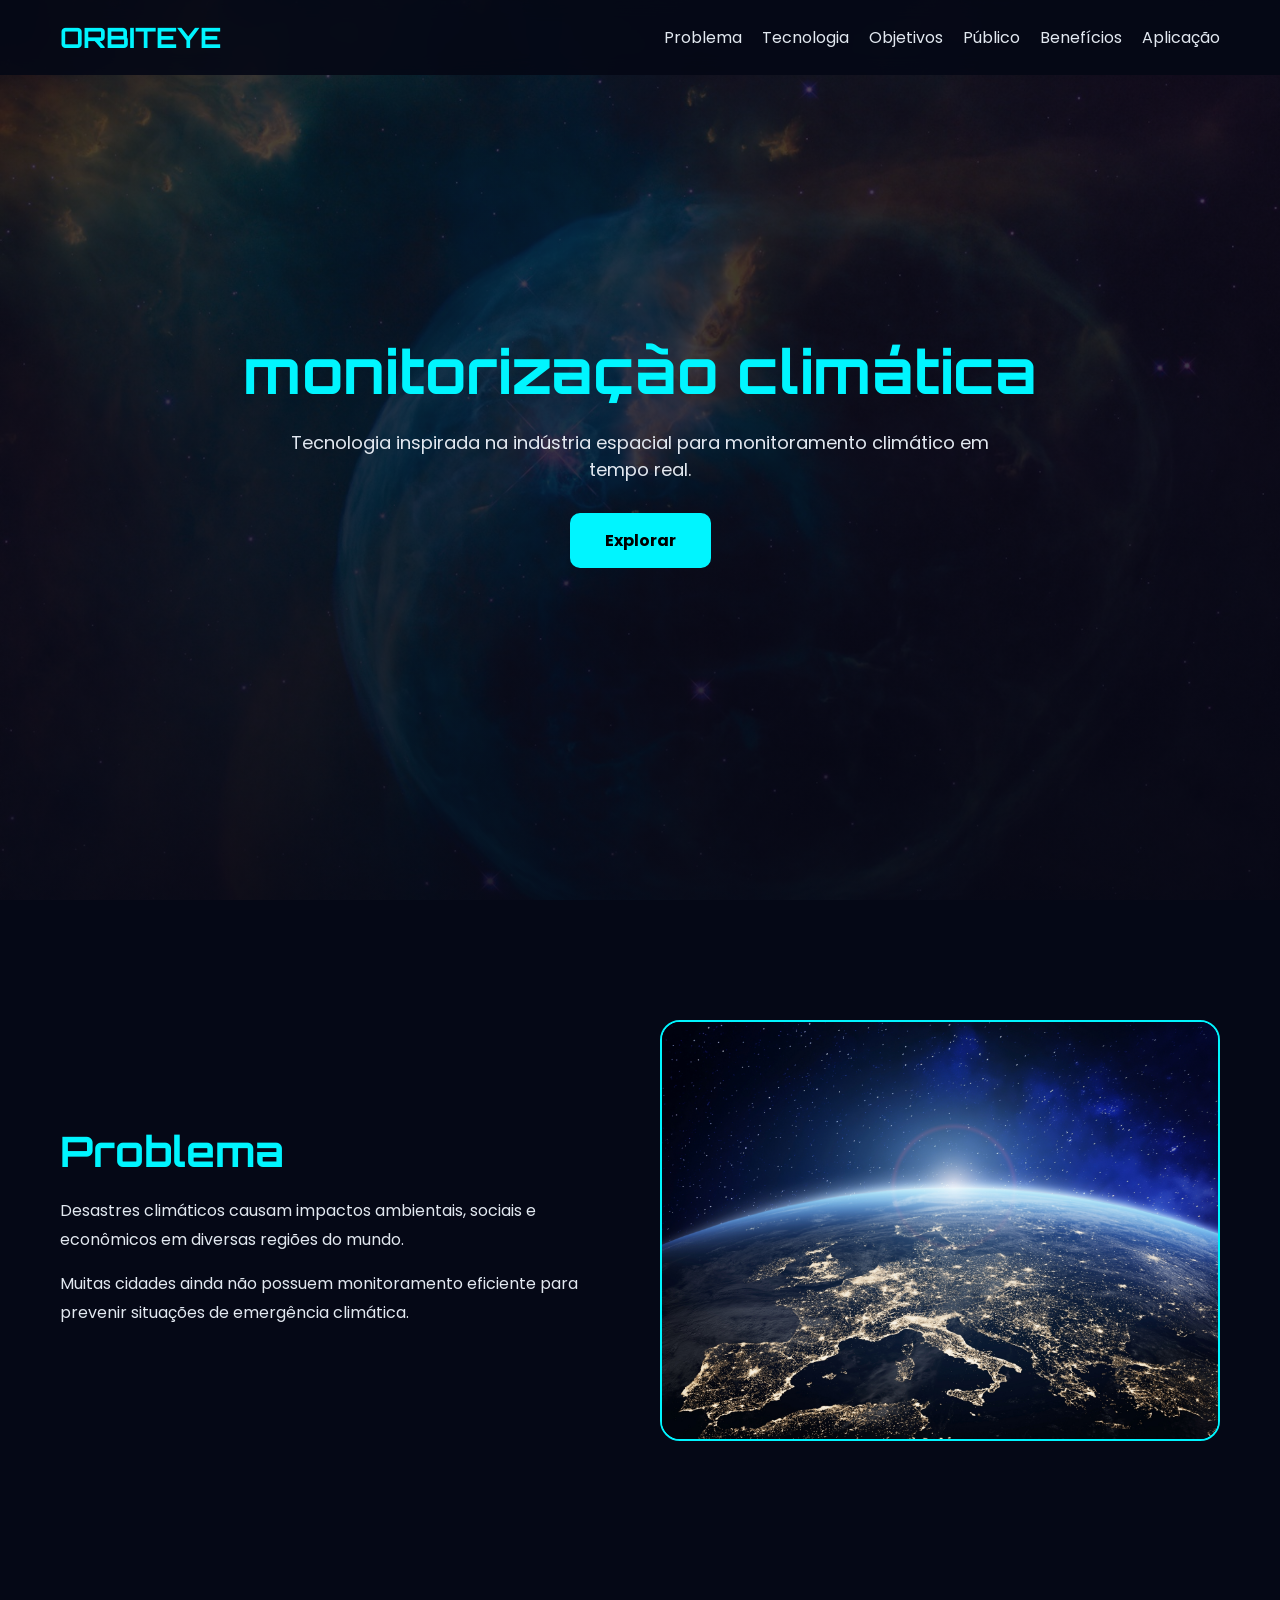
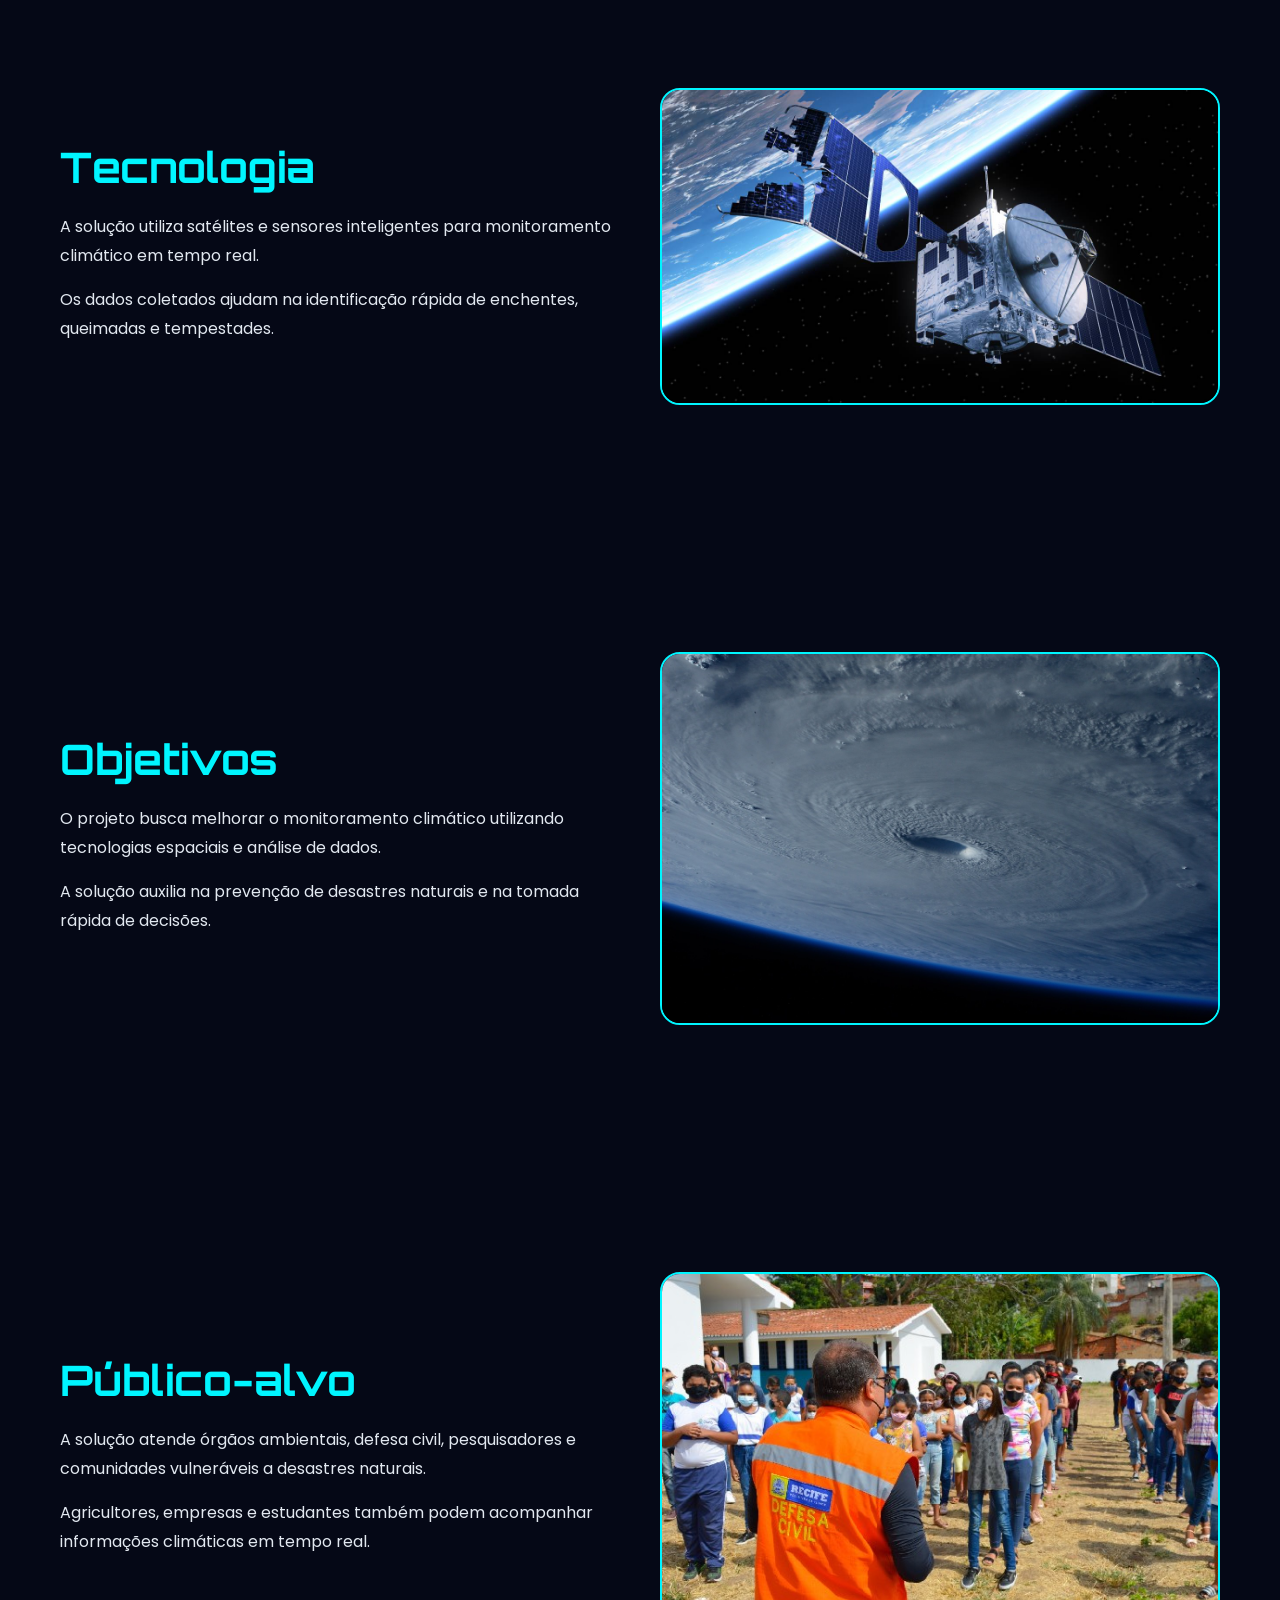
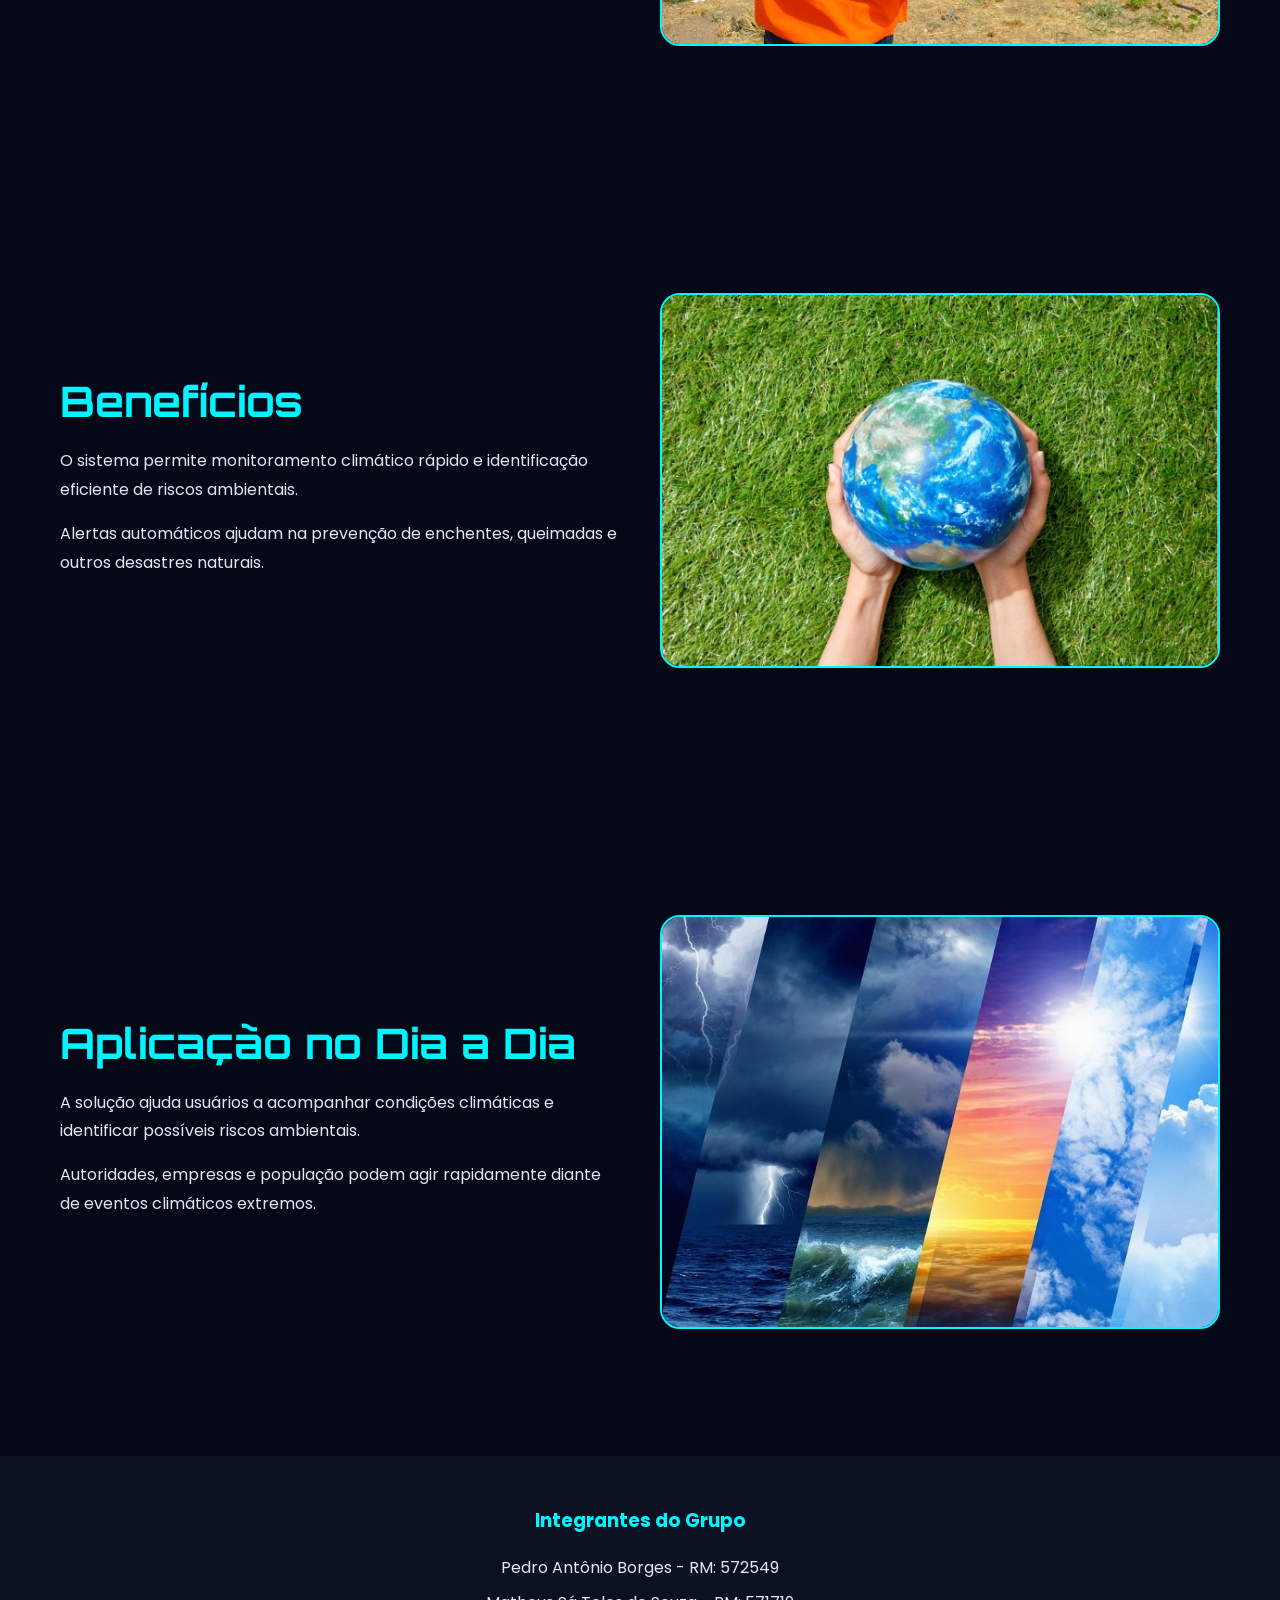
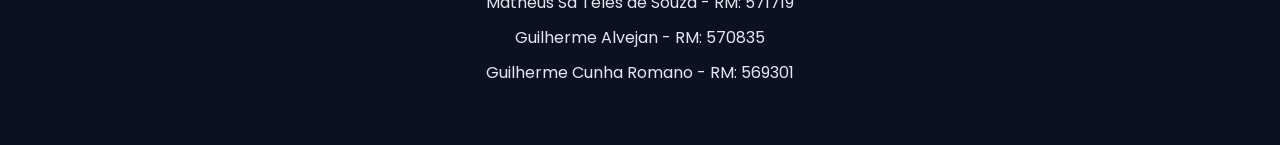
==== index.html @ c2725cf5 "implementação do JS" ====
<!DOCTYPE html>
<html lang="pt-br">

<head>

    <meta charset="UTF-8">

    <meta name="viewport" content="width=device-width, initial-scale=1.0">

    <title>OrbitEye</title>

    <link rel="stylesheet" href="style.css">

    <!-- GOOGLE FONTS -->
    <link rel="preconnect" href="https://fonts.googleapis.com">

    <link rel="preconnect" href="https://fonts.gstatic.com" crossorigin>

    <link href="https://fonts.googleapis.com/css2?family=Orbitron:wght@400;700&family=Poppins:wght@300;400;500&display=swap" rel="stylesheet">

</head>

<body>

    <!-- MENU -->

    <header>

        <nav class="navbar">

            <h1 class="logo">ORBITEYE</h1>

            <ul class="menu">

                <li><a href="#problema">Problema</a></li>

                <li><a href="#tecnologia">Tecnologia</a></li>

                <li><a href="#objetivos">Objetivos</a></li>

                <li><a href="#publico">Público</a></li>

                <li><a href="#beneficios">Benefícios</a></li>

                <li><a href="#aplicacao">Aplicação</a></li>

            </ul>

        </nav>

    </header>

    <!-- HERO -->

    <section class="hero">

        <div class="hero-content">

            <h2>monitorização climática</h2>

            <p>
                Tecnologia inspirada na indústria espacial para monitoramento climático em tempo real.
            </p>

            <a href="#problema" class="btn">Explorar</a>

        </div>

    </section>

    <!-- PROBLEMA -->

    <section id="problema" class="section">

        <div class="text">

            <h2>Problema</h2>

            <p>
                Desastres climáticos causam impactos ambientais, sociais e econômicos em diversas regiões do mundo.
            </p>

            <p>
                Muitas cidades ainda não possuem monitoramento eficiente para prevenir situações de emergência climática.
            </p>

        </div>

        <div class="image">

            <img src="assets/terra.jpg"
                alt="Planeta Terra vista do espaço">

        </div>

    </section>

    <!-- TECNOLOGIA -->

    <section id="tecnologia" class="section reverse">

        <div class="image">

            <img src="assets/satelite.jpg"
                alt="satelite">

        </div>

        <div class="text">

            <h2>Tecnologia</h2>

            <p>
                A solução utiliza satélites e sensores inteligentes para monitoramento climático em tempo real.
            </p>

            <p>
                Os dados coletados ajudam na identificação rápida de enchentes, queimadas e tempestades.
            </p>

        </div>

    </section>

    <!-- OBJETIVOS -->

    <section id="objetivos" class="section">

        <div class="text">

            <h2>Objetivos</h2>

            <p>
                O projeto busca melhorar o monitoramento climático utilizando tecnologias espaciais e análise de dados.
            </p>

            <p>
                A solução auxilia na prevenção de desastres naturais e na tomada rápida de decisões.
            </p>

        </div>

        <div class="image">

            <img src="assets/desastres_climaticos.jpg"
                alt="desastre climaticos">

        </div>

    </section>

    <!-- PÚBLICO -->

    <section id="publico" class="section reverse">

        <div class="image">

            <img src="assets/img3.jpg"
                alt="crianças">

        </div>

        <div class="text">

            <h2>Público-alvo</h2>

            <p>
                A solução atende órgãos ambientais, defesa civil, pesquisadores e comunidades vulneráveis a desastres naturais.
            </p>

            <p>
                Agricultores, empresas e estudantes também podem acompanhar informações climáticas em tempo real.
            </p>

        </div>

    </section>

    <!-- BENEFÍCIOS -->

    <section id="beneficios" class="section">

        <div class="text">

            <h2>Benefícios</h2>

            <p>
                O sistema permite monitoramento climático rápido e identificação eficiente de riscos ambientais.
            </p>

            <p>
                Alertas automáticos ajudam na prevenção de enchentes, queimadas e outros desastres naturais.
            </p>

        </div>

        <div class="image">

            <img src="assets/mundo melhor.jpg"
                alt="mundo melhor">

        </div>

    </section>

    <!-- APLICAÇÃO -->

    <section id="aplicacao" class="section reverse">

        <div class="image">

            <img src="assets/clima.jpg"
                alt="climas">

        </div>

        <div class="text">

            <h2>Aplicação no Dia a Dia</h2>

            <p>
                A solução ajuda usuários a acompanhar condições climáticas e identificar possíveis riscos ambientais.
            </p>

            <p>
                Autoridades, empresas e população podem agir rapidamente diante de eventos climáticos extremos.
            </p>

        </div>

    </section>

    <!-- RODAPÉ -->

    <footer>

        <h3>Integrantes do Grupo</h3>

        <p>Pedro Antônio Borges - RM: 572549</p>

        <p>Matheus Sá Teles de Souza - RM: 571719</p>

        <p>Guilherme Alvejan - RM: 570835</p>

        <p>Guilherme Cunha Romano - RM: 569301</p>

    </footer>

    <script src="script.js"></script>
</body>

</html>
---- style.css ----
* {
    margin: 0;
    padding: 0;
    box-sizing: border-box;
}


/* VARIÁVEIS */


:root {

    --bg-color: #050816;
    --panel-color: #0b1120;
    --neon-blue: #00f5ff;
    --text-color: #e2e8f0;
    --purple: #7c3aed;

}


/* BODY */


html {
    scroll-behavior: smooth;
}

body {

    background: var(--bg-color);
    color: var(--text-color);

    font-family: 'Poppins', sans-serif;

}


/* MENU */

header {

    position: fixed;
    width: 100%;
    top: 0;

    background: rgba(5, 8, 22, 0.9);

    backdrop-filter: blur(10px);

    z-index: 1000;

}

.navbar {

    max-width: 1200px;

    margin: auto;

    display: flex;

    justify-content: space-between;

    align-items: center;

    padding: 20px;

}

.logo {

    font-family: 'Orbitron', sans-serif;

    color: var(--neon-blue);

    font-size: 28px;

}

.menu {

    display: flex;

    gap: 20px;

    list-style: none;

}

.menu a {

    color: var(--text-color);

    text-decoration: none;

    transition: 0.3s;

}

.menu a:hover {

    color: var(--neon-blue);

}


/* HERO */


.hero {

    height: 100vh;

    display: flex;

    justify-content: center;

    align-items: center;

    text-align: center;

    padding: 20px;

    background:
        linear-gradient(rgba(5, 8, 22, 0.7),
                rgba(5, 8, 22, 0.9)),

        url("assets/fundo.jpeg");

    background-size: cover;

    background-position: center;

}

.hero-content h2 {

    font-size: 60px;

    font-family: 'Orbitron', sans-serif;

    color: var(--neon-blue);

    margin-bottom: 20px;

}

.hero-content p {

    max-width: 700px;

    margin: auto;

    margin-bottom: 30px;

    font-size: 18px;

}

.btn {

    display: inline-block;

    padding: 15px 35px;

    background: var(--neon-blue);

    color: black;

    text-decoration: none;

    border-radius: 10px;

    font-weight: bold;

    transition: 0.3s;

}

.btn:hover {

    transform: scale(1.05);

}


/* SECTIONS */


.section {

    max-width: 1200px;

    margin: auto;

    padding: 120px 20px;

    display: flex;

    align-items: center;

    justify-content: space-between;

    gap: 40px;

}

.reverse {

    flex-direction: row-reverse;

}

.text {

    flex: 1;

}

.text h2 {

    font-size: 42px;

    color: var(--neon-blue);

    margin-bottom: 20px;

    font-family: 'Orbitron', sans-serif;

}

.text p {

    margin-bottom: 15px;

    line-height: 1.8;

}

.image {

    flex: 1;

}

.image img {

    width: 100%;

    border-radius: 20px;

    border: 2px solid var(--neon-blue);

    transition: 0.4s;

}

.image img:hover {

    transform: scale(1.03);

}


/* FOOTER */


footer {

    text-align: center;

    padding: 50px 20px;

    background: var(--panel-color);

}

footer h3 {

    margin-bottom: 20px;

    color: var(--neon-blue);

}

footer p {

    margin-bottom: 10px;

}


/* RESPONSIVIDADE */


@media(max-width: 900px) {

    .section,
    .reverse {

        flex-direction: column;

    }

    .hero-content h2 {

        font-size: 40px;

    }

    .navbar {

        flex-direction: column;

        gap: 20px;

    }

    .menu {

        flex-wrap: wrap;

        justify-content: center;

    }

}
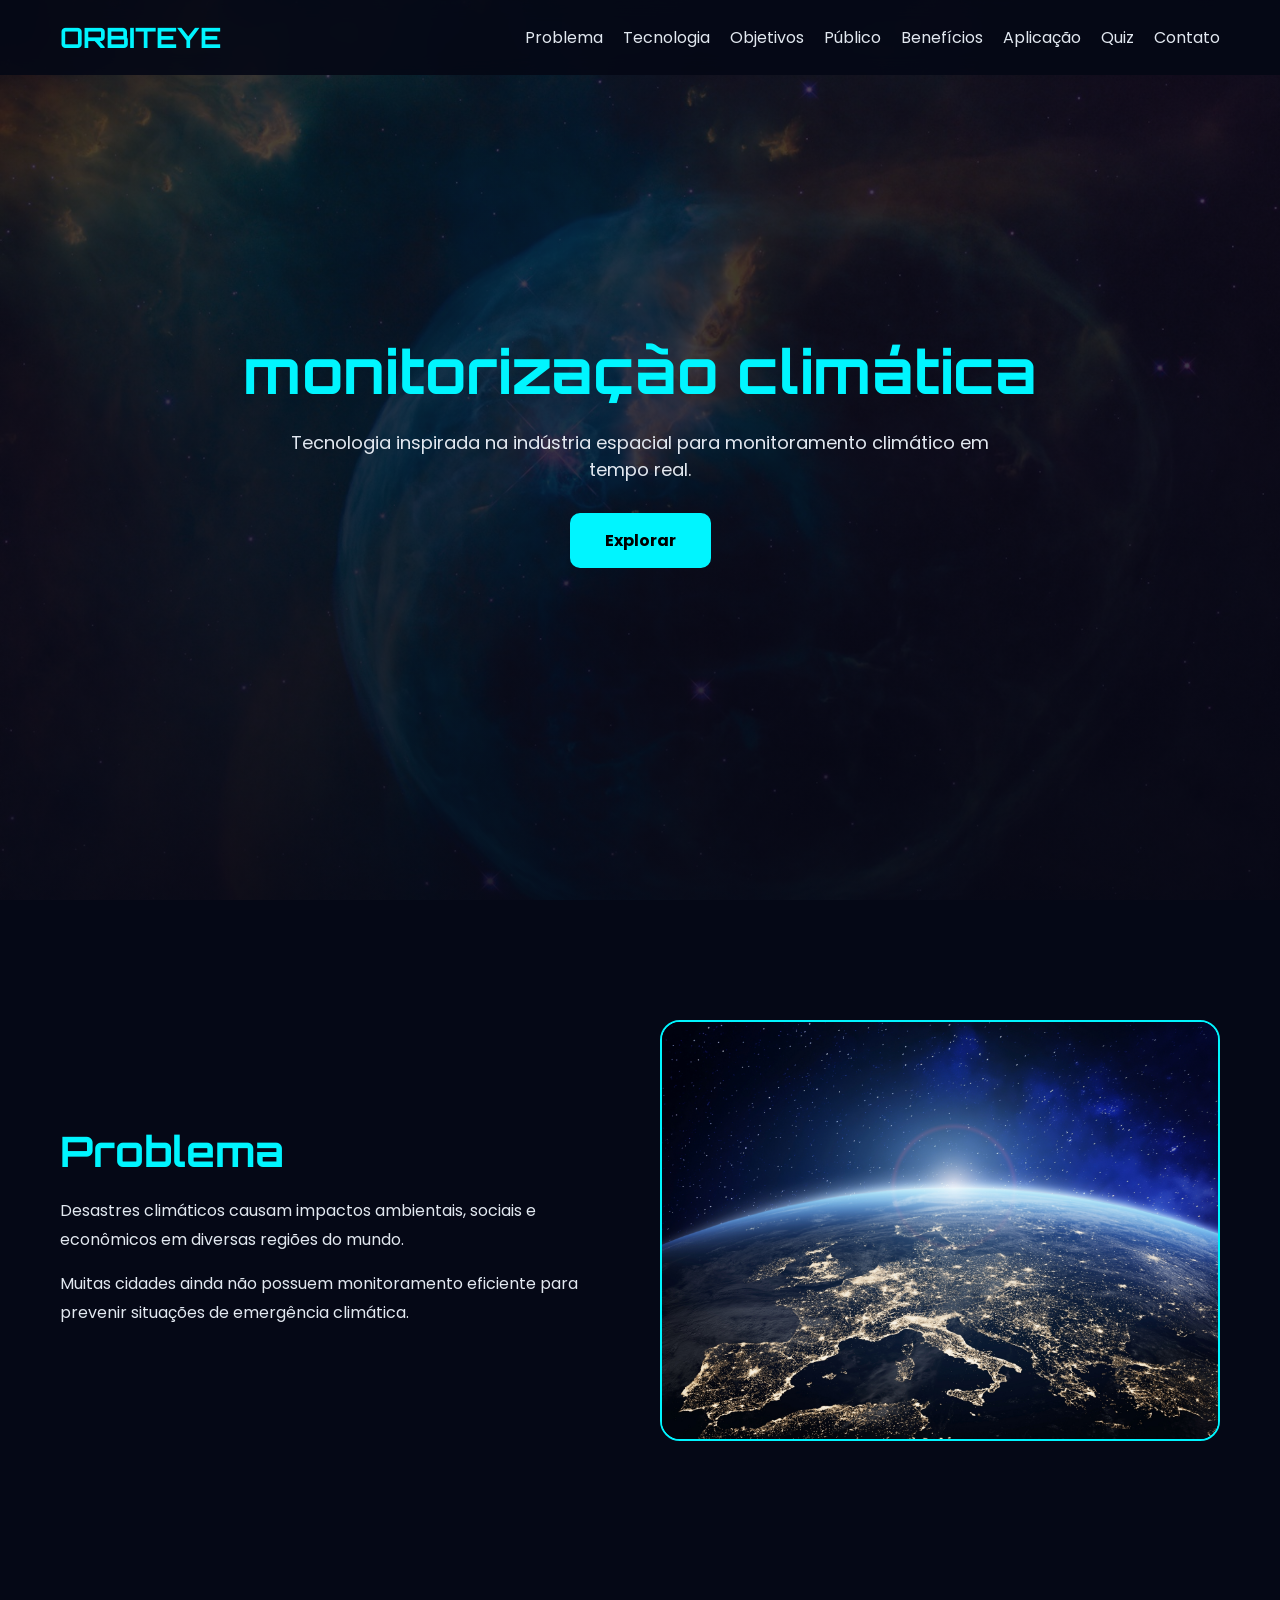
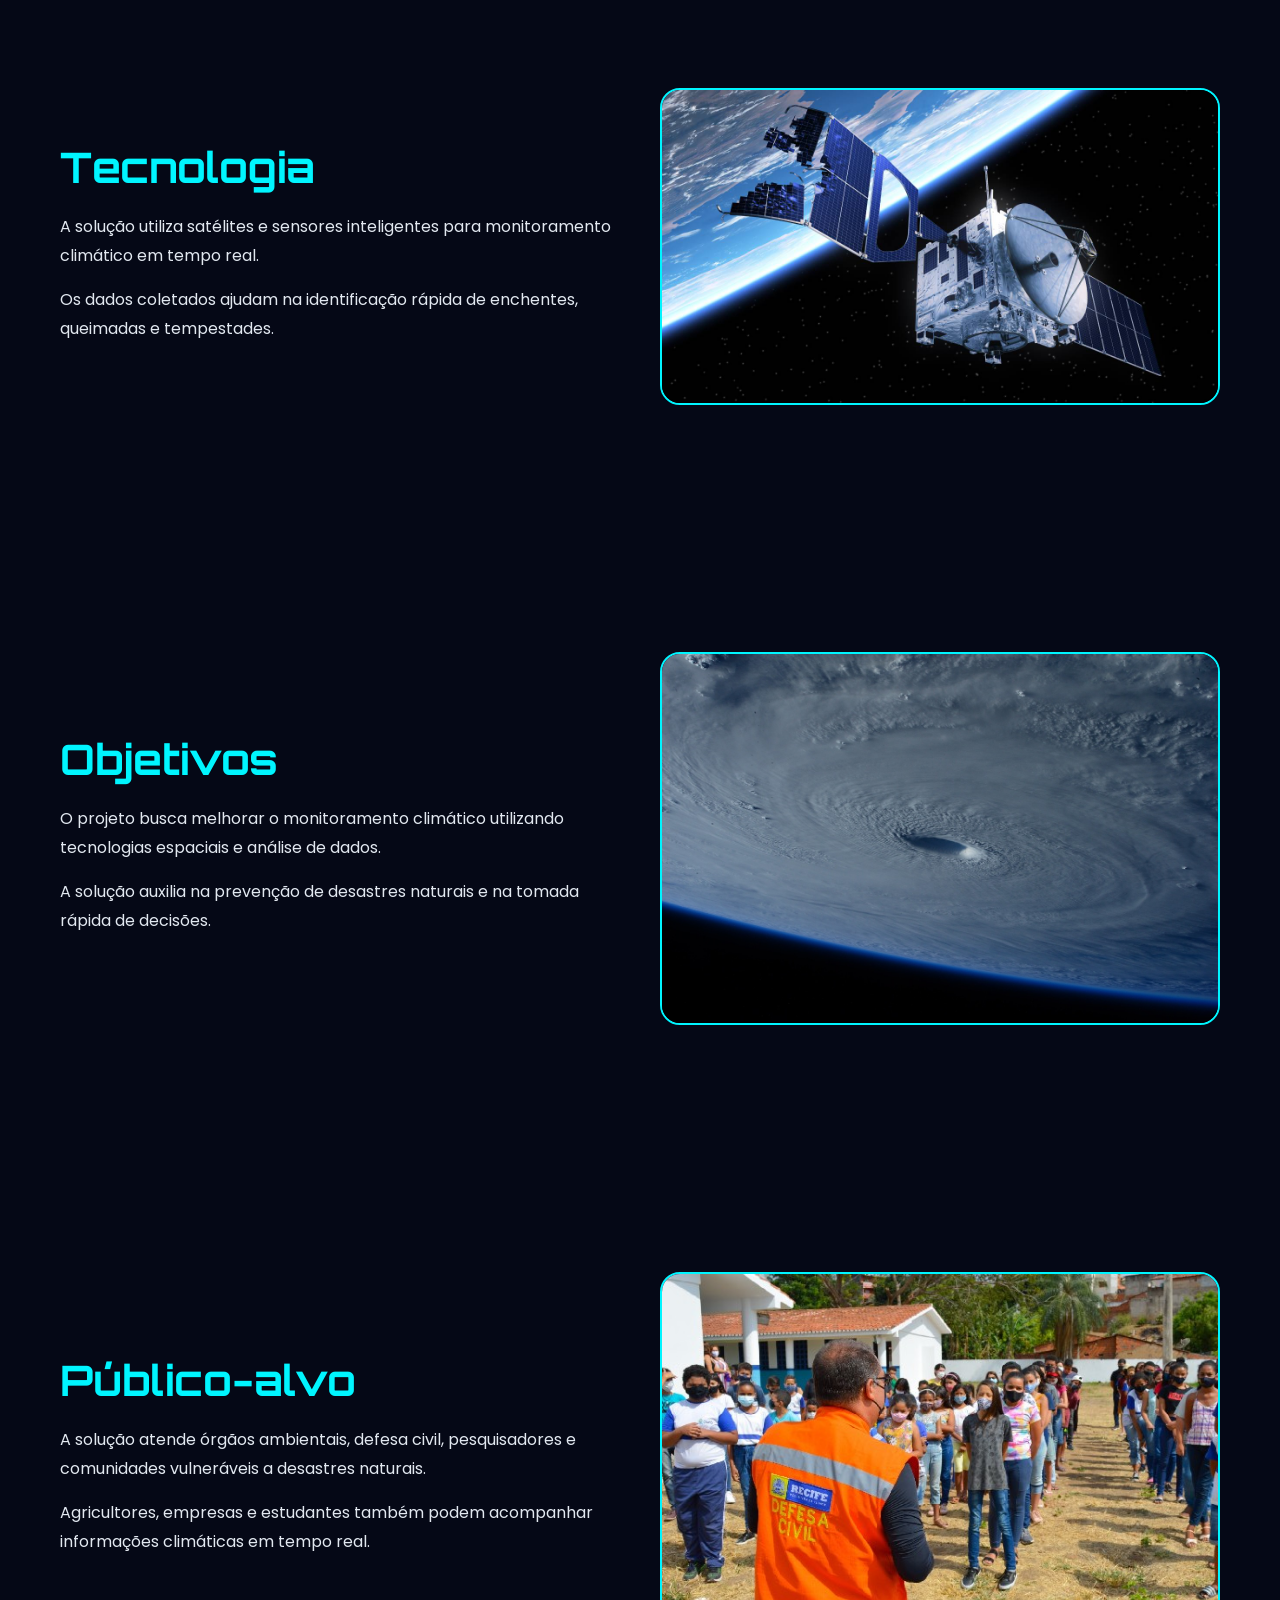
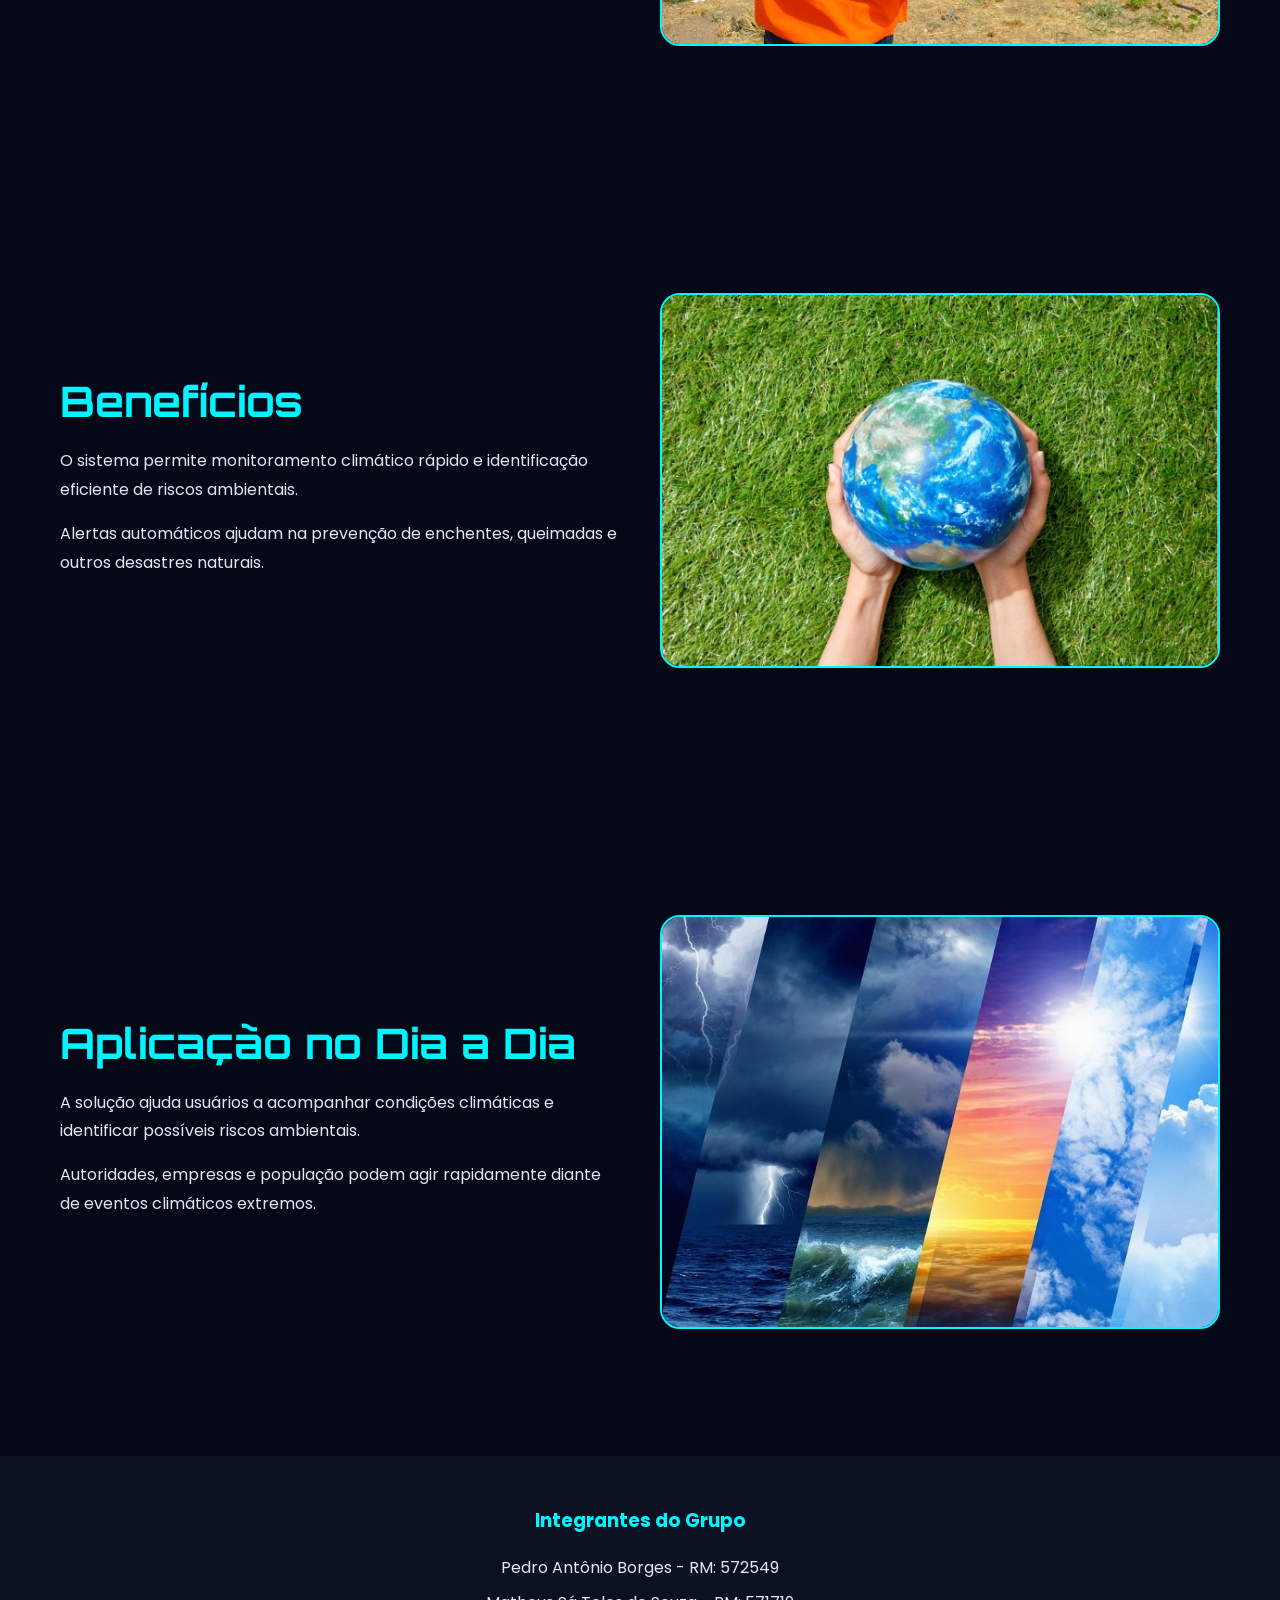
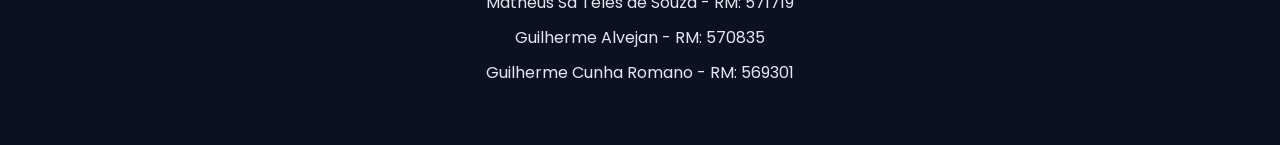
==== commit 75bf2d6d: "links Quiz e Contato no menu" ====
--- a/index.html
+++ b/index.html
@@ -44,6 +44,9 @@
 
                 <li><a href="#aplicacao">Aplicação</a></li>
 
+                <li><a href="#quiz">Quiz</a></li>
+                
+                <li><a href="#contato">Contato</a></li>
             </ul>
 
         </nav>
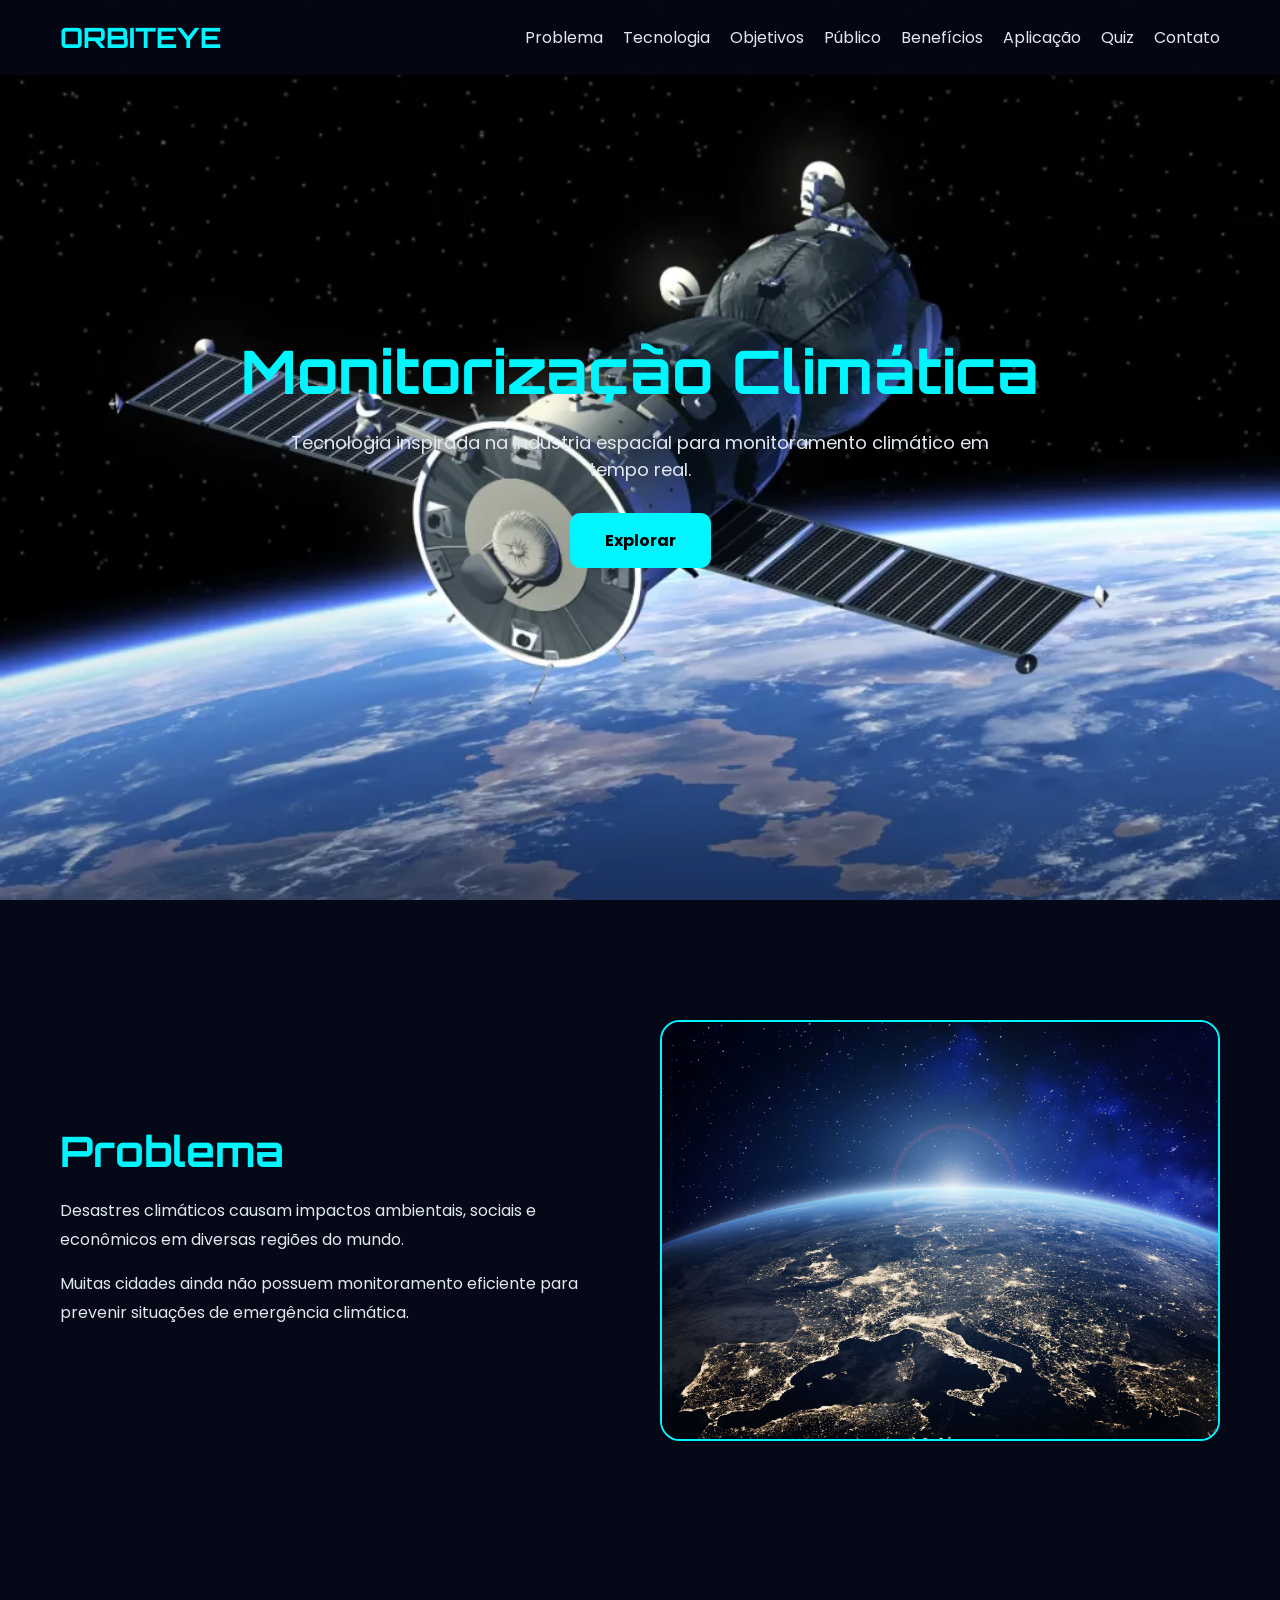
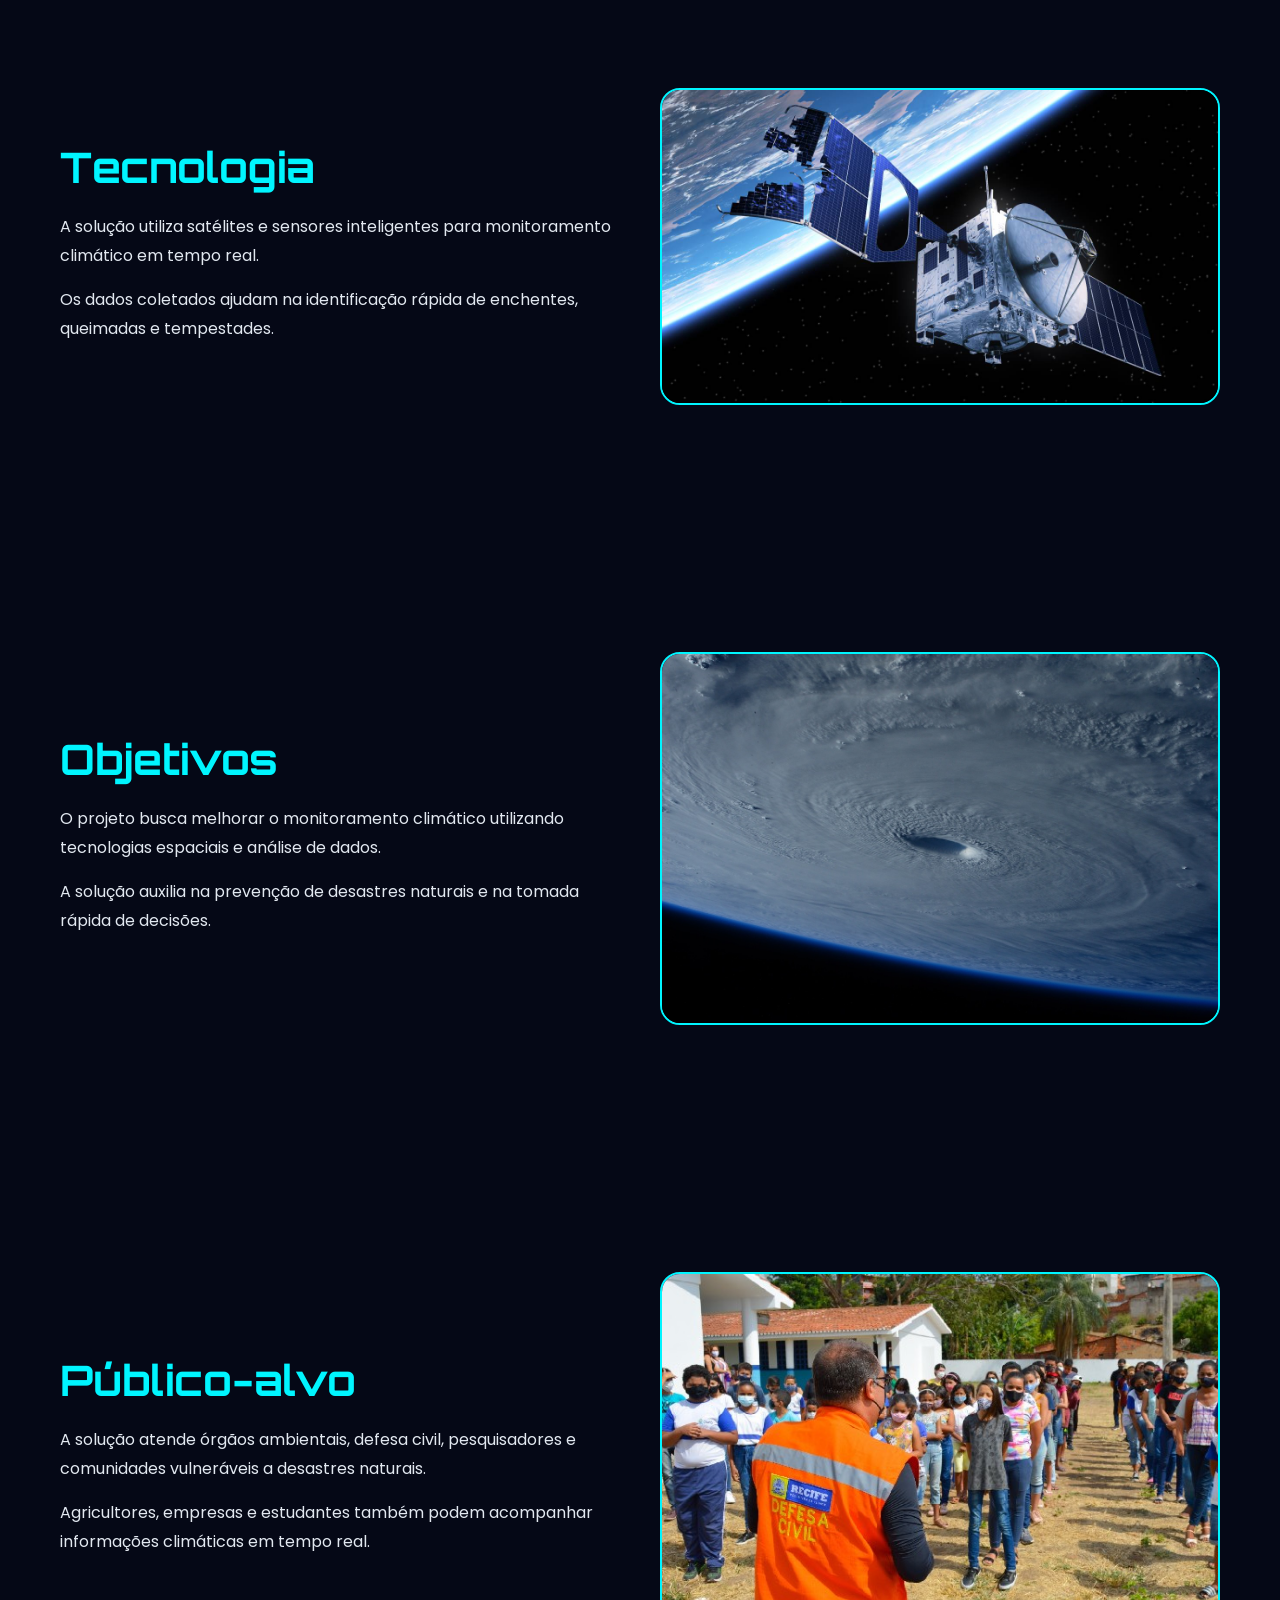
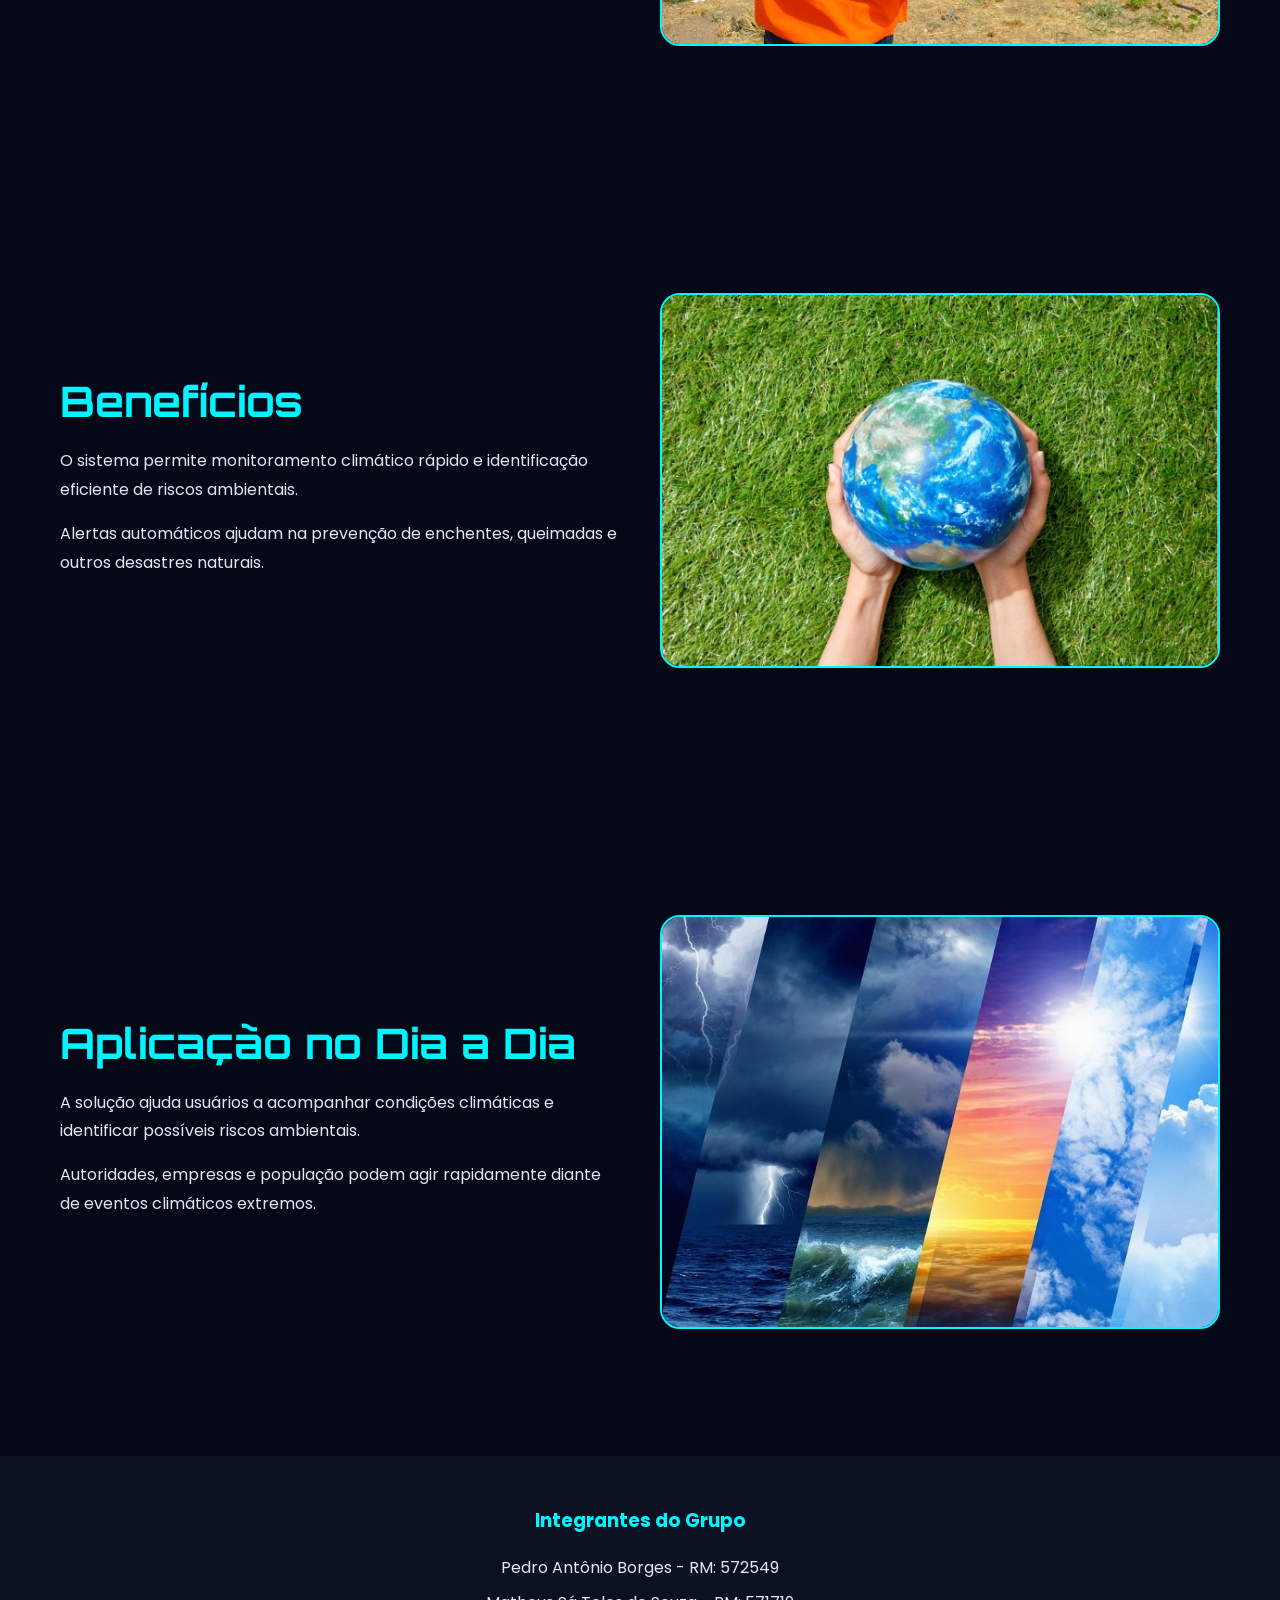
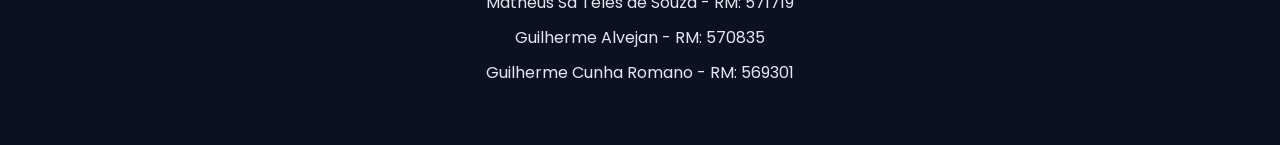
==== commit fddf9d45: "implementação do slideshow" ====
--- a/index.html
+++ b/index.html
@@ -55,19 +55,37 @@
 
     <!-- HERO -->
 
-    <section class="hero">
-
-        <div class="hero-content">
-
-            <h2>monitorização climática</h2>
-
-            <p>
-                Tecnologia inspirada na indústria espacial para monitoramento climático em tempo real.
-            </p>
-
-            <a href="#problema" class="btn">Explorar</a>
-
-        </div>
+   <section class="hero">
+
+    <div class="slideshow">
+
+        <img src="assets/satelite2.webp"
+             class="slide ativo"
+             alt="Satélite">
+
+        <img src="assets/monitoramento.webp"
+             class="slide"
+             alt="Monitoramento">
+
+        <img src="assets/terra2.webp"
+             class="slide"
+             alt="Terra">
+
+    </div>
+
+    <div class="hero-content">
+
+        <h2>Monitorização Climática</h2>
+
+        <p>
+            Tecnologia inspirada na indústria espacial para monitoramento climático em tempo real.
+        </p>
+
+        <a href="#problema" class="btn">
+            Explorar
+        </a>
+
+    </div>
 
     </section>
 
--- a/style.css
+++ b/style.css
@@ -110,6 +110,10 @@
 
 .hero {
 
+    position: relative;
+
+    overflow: hidden;
+
     height: 100vh;
 
     display: flex;
@@ -122,18 +126,76 @@
 
     padding: 20px;
 
-    background:
-        linear-gradient(rgba(5, 8, 22, 0.7),
-                rgba(5, 8, 22, 0.9)),
-
-        url("assets/fundo.jpeg");
-
-    background-size: cover;
-
-    background-position: center;
-
-}
-
+}
+.hero::before {
+
+    content: "";
+
+    position: absolute;
+
+    width: 100%;
+
+    height: 100%;
+
+    top: 0;
+
+    left: 0;
+
+    background: rgba(5, 8, 22, 0.65);
+
+    z-index: 1;
+
+}
+/* SLIDESHOW */
+
+.slideshow {
+
+    position: absolute;
+
+    top: 0;
+
+    left: 0;
+
+    width: 100%;
+
+    height: 100%;
+
+    z-index: 1;
+
+}
+
+.slide {
+
+    position: absolute;
+
+    top: 0;
+
+    left: 0;
+
+    width: 100%;
+
+    height: 100%;
+
+    object-fit: cover;
+
+    opacity: 0;
+
+    transition: opacity 1s ease;
+
+}
+
+.slide.ativo {
+
+    opacity: 1;
+
+}
+.hero-content {
+
+    position: relative;
+
+    z-index: 2;
+
+}
 .hero-content h2 {
 
     font-size: 60px;
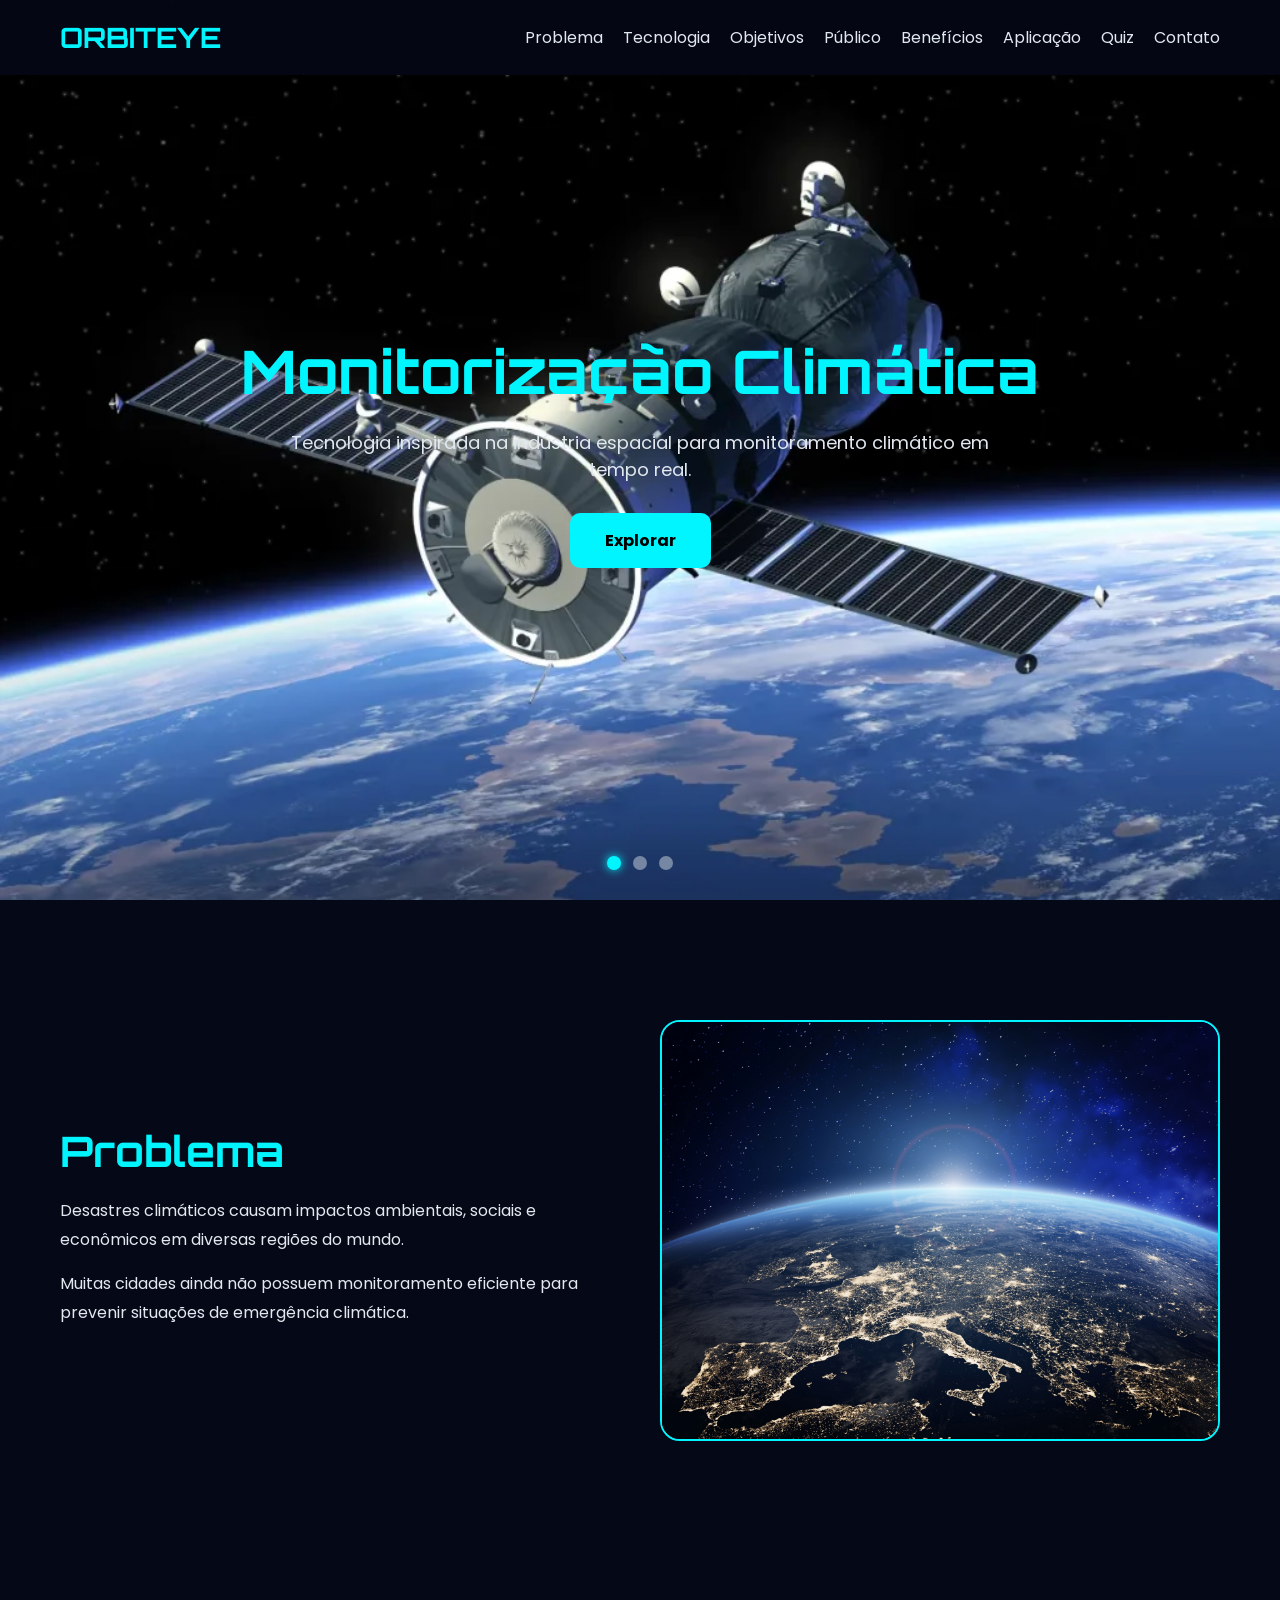
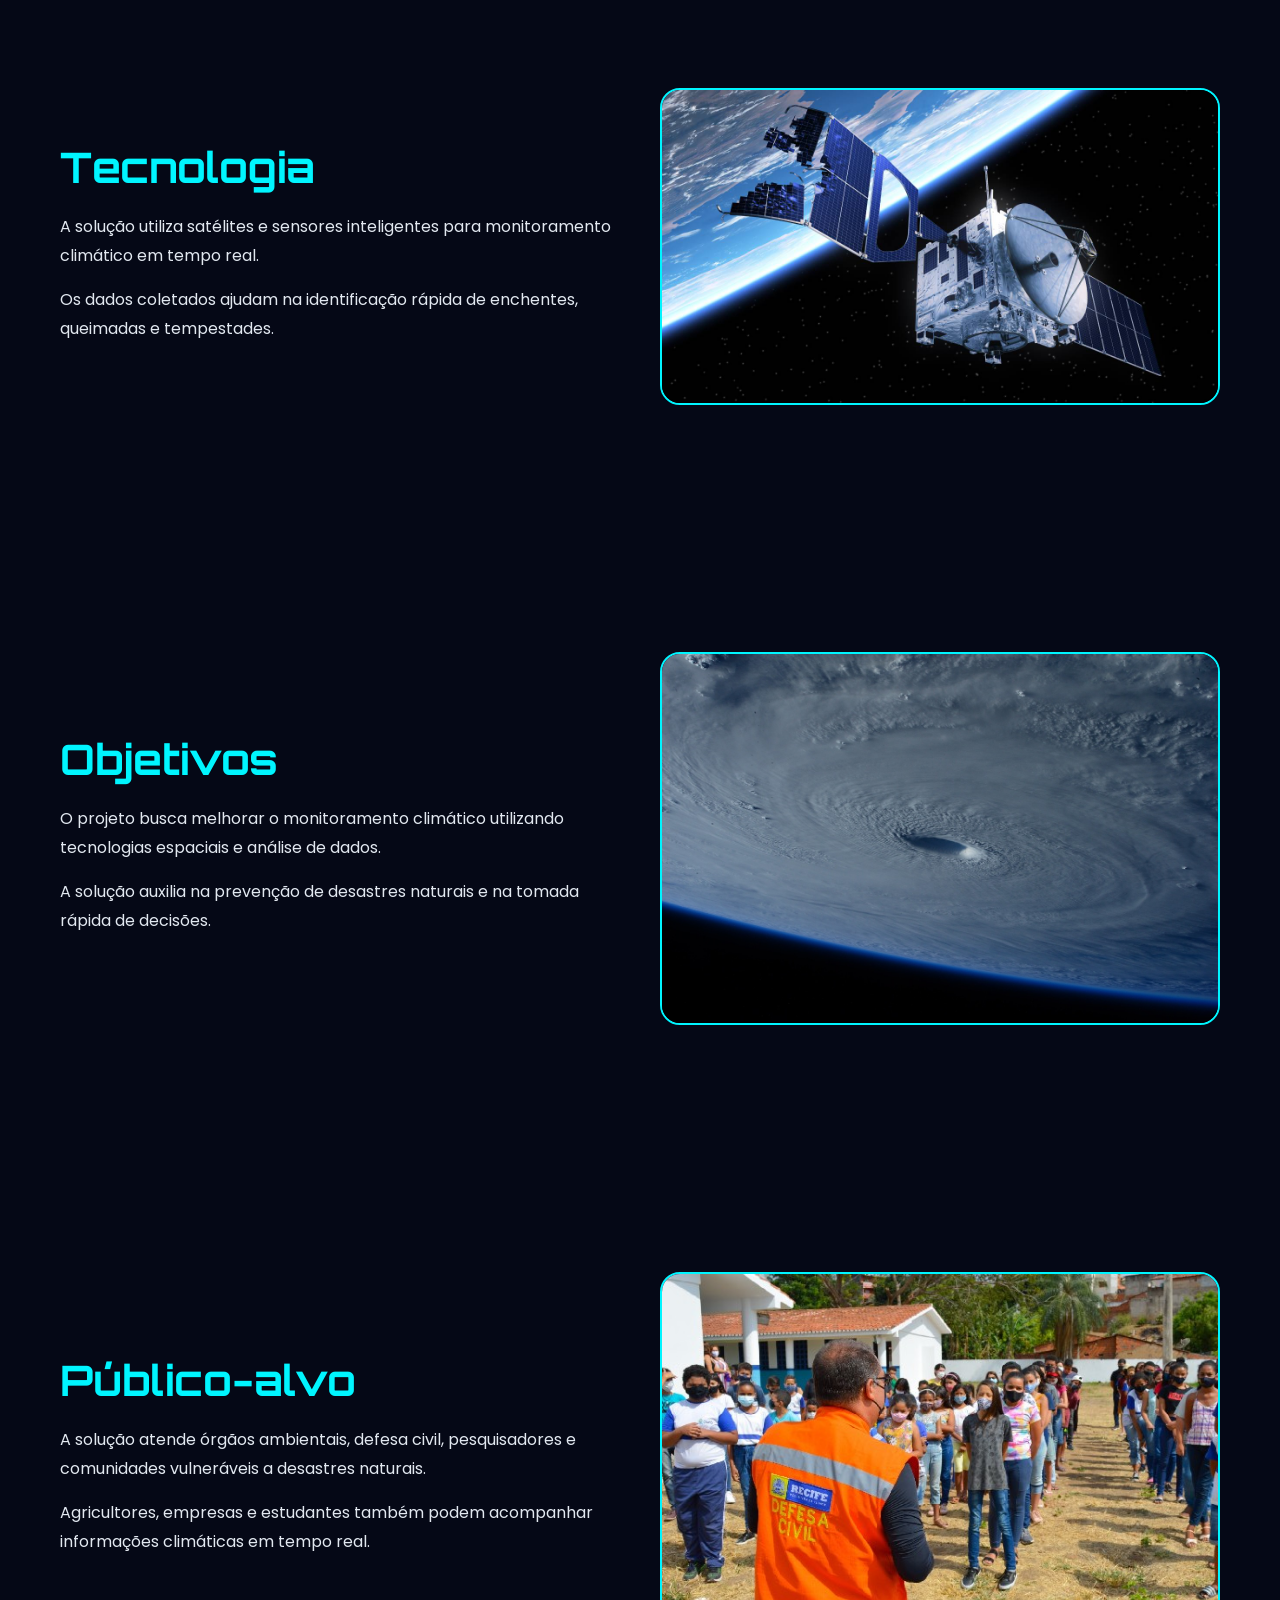
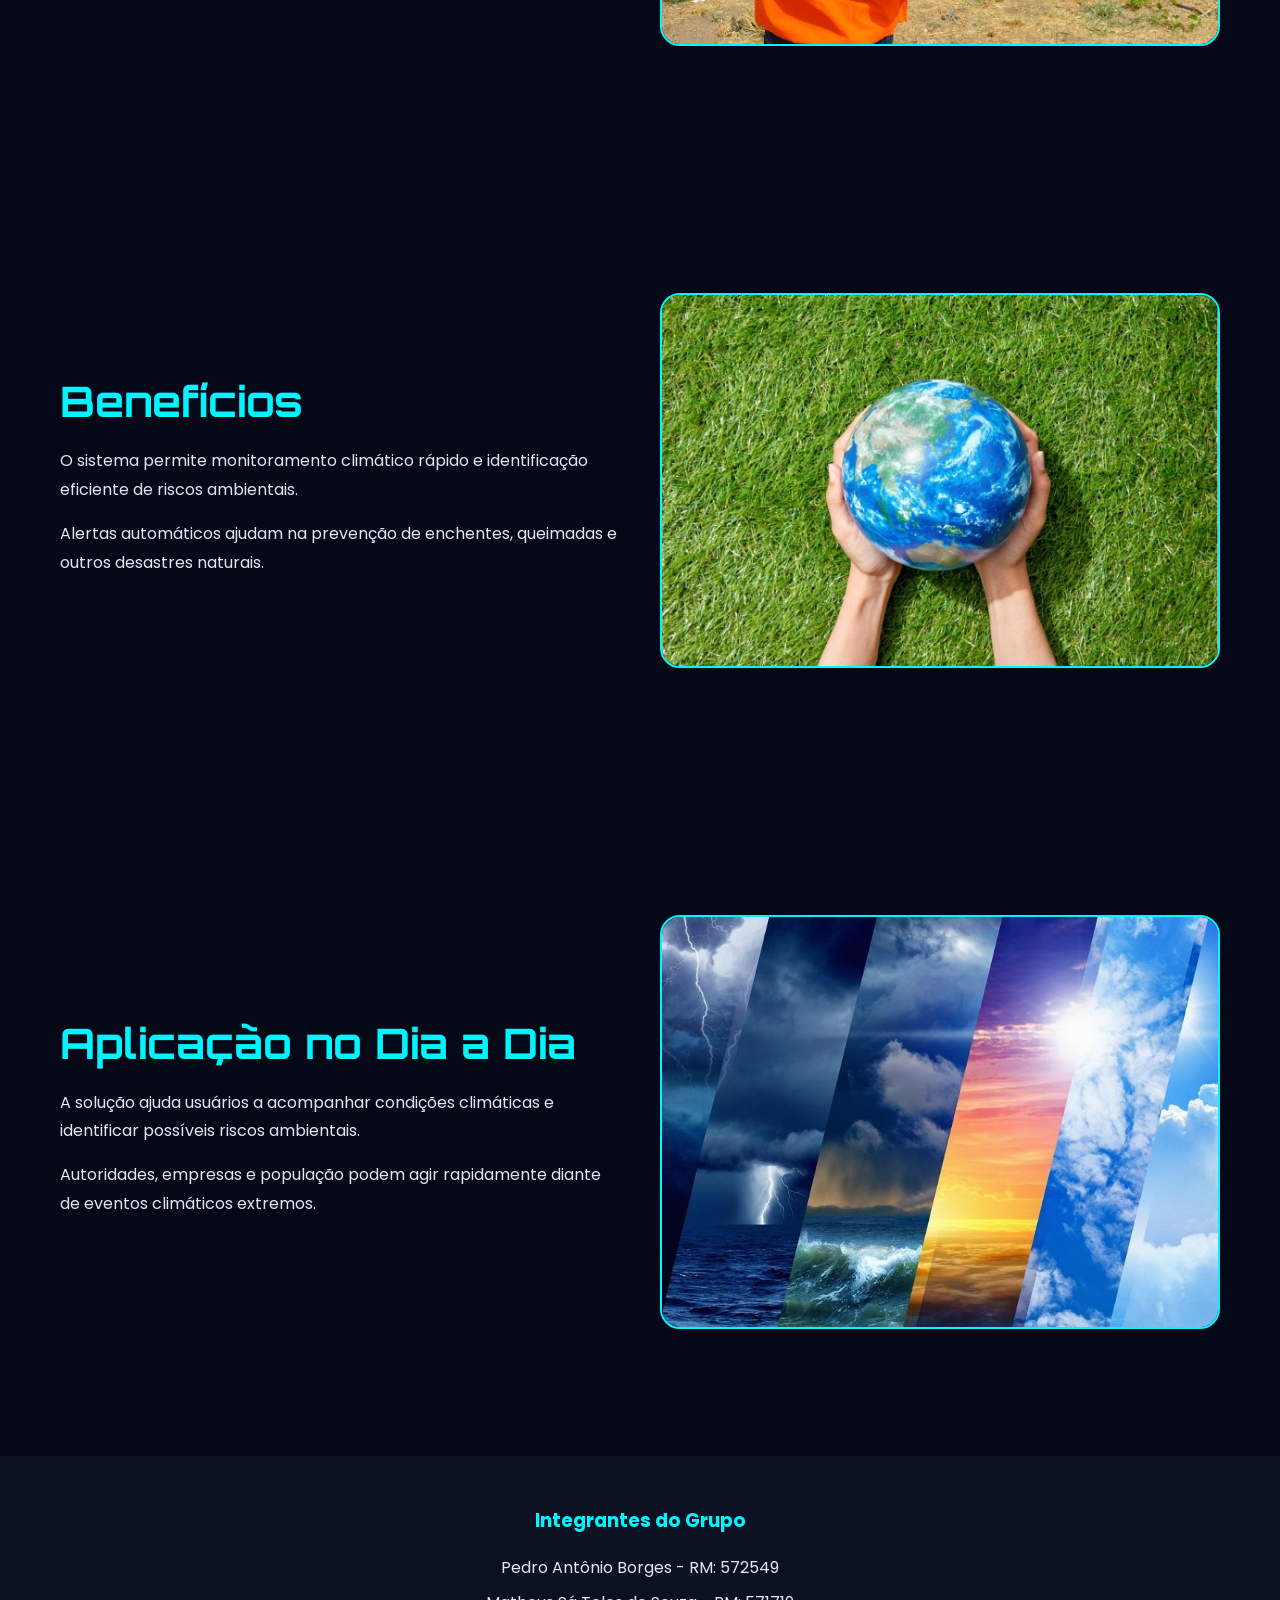
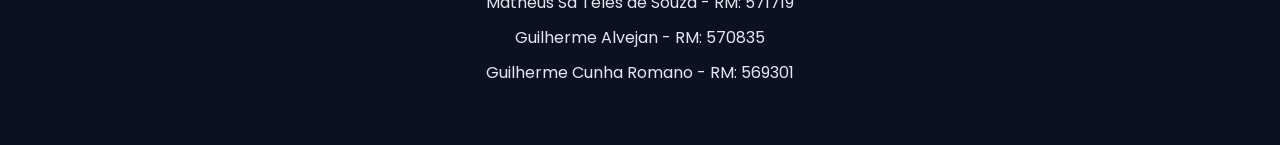
==== commit b7ff4857: "Estilização Slideshow" ====
--- a/index.html
+++ b/index.html
@@ -72,7 +72,17 @@
              alt="Terra">
 
     </div>
-
+    
+    <div class="indicadores">
+
+        <span class="indicador ativo-indicador"></span>
+
+        <span class="indicador"></span>
+
+        <span class="indicador"></span>
+
+    </div>
+   
     <div class="hero-content">
 
         <h2>Monitorização Climática</h2>
--- a/style.css
+++ b/style.css
@@ -181,7 +181,8 @@
     opacity: 0;
 
     transition: opacity 1s ease;
-
+    
+    animation: zoomSlide 4s linear;
 }
 
 .slide.ativo {
@@ -246,6 +247,63 @@
 
 }
 
+/* INDICADORES */
+
+.indicadores {
+
+    position: absolute;
+
+    bottom: 30px;
+
+    left: 50%;
+
+    transform: translateX(-50%);
+
+    display: flex;
+
+    gap: 12px;
+
+    z-index: 5;
+
+}
+
+.indicador {
+
+    width: 14px;
+
+    height: 14px;
+
+    border-radius: 50%;
+
+    background: rgba(255,255,255,0.4);
+
+    transition: 0.3s;
+
+}
+
+.ativo-indicador {
+
+    background: var(--neon-blue);
+
+    box-shadow: 0 0 10px var(--neon-blue);
+
+}
+
+@keyframes zoomSlide {
+
+    from {
+
+        transform: scale(1);
+
+    }
+
+    to {
+
+        transform: scale(1.08);
+
+    }
+
+}
 
 /* SECTIONS */
 
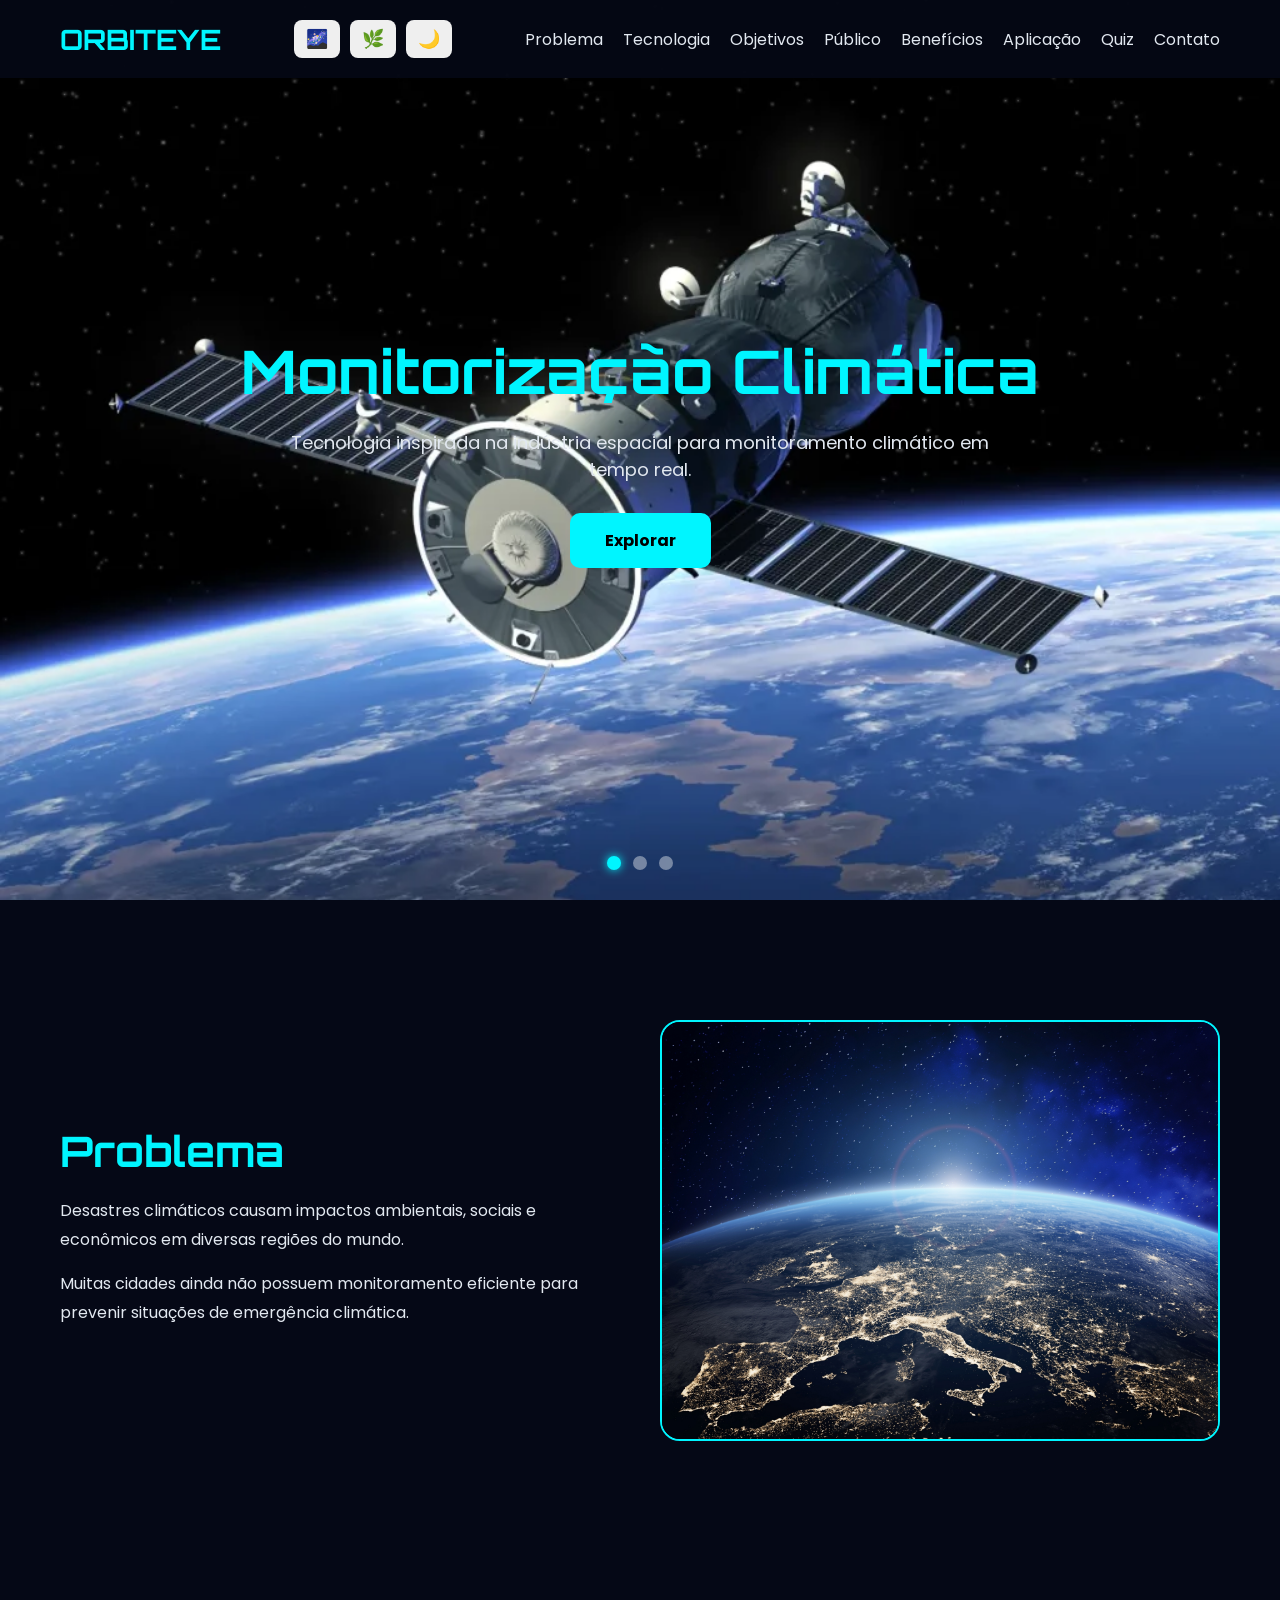
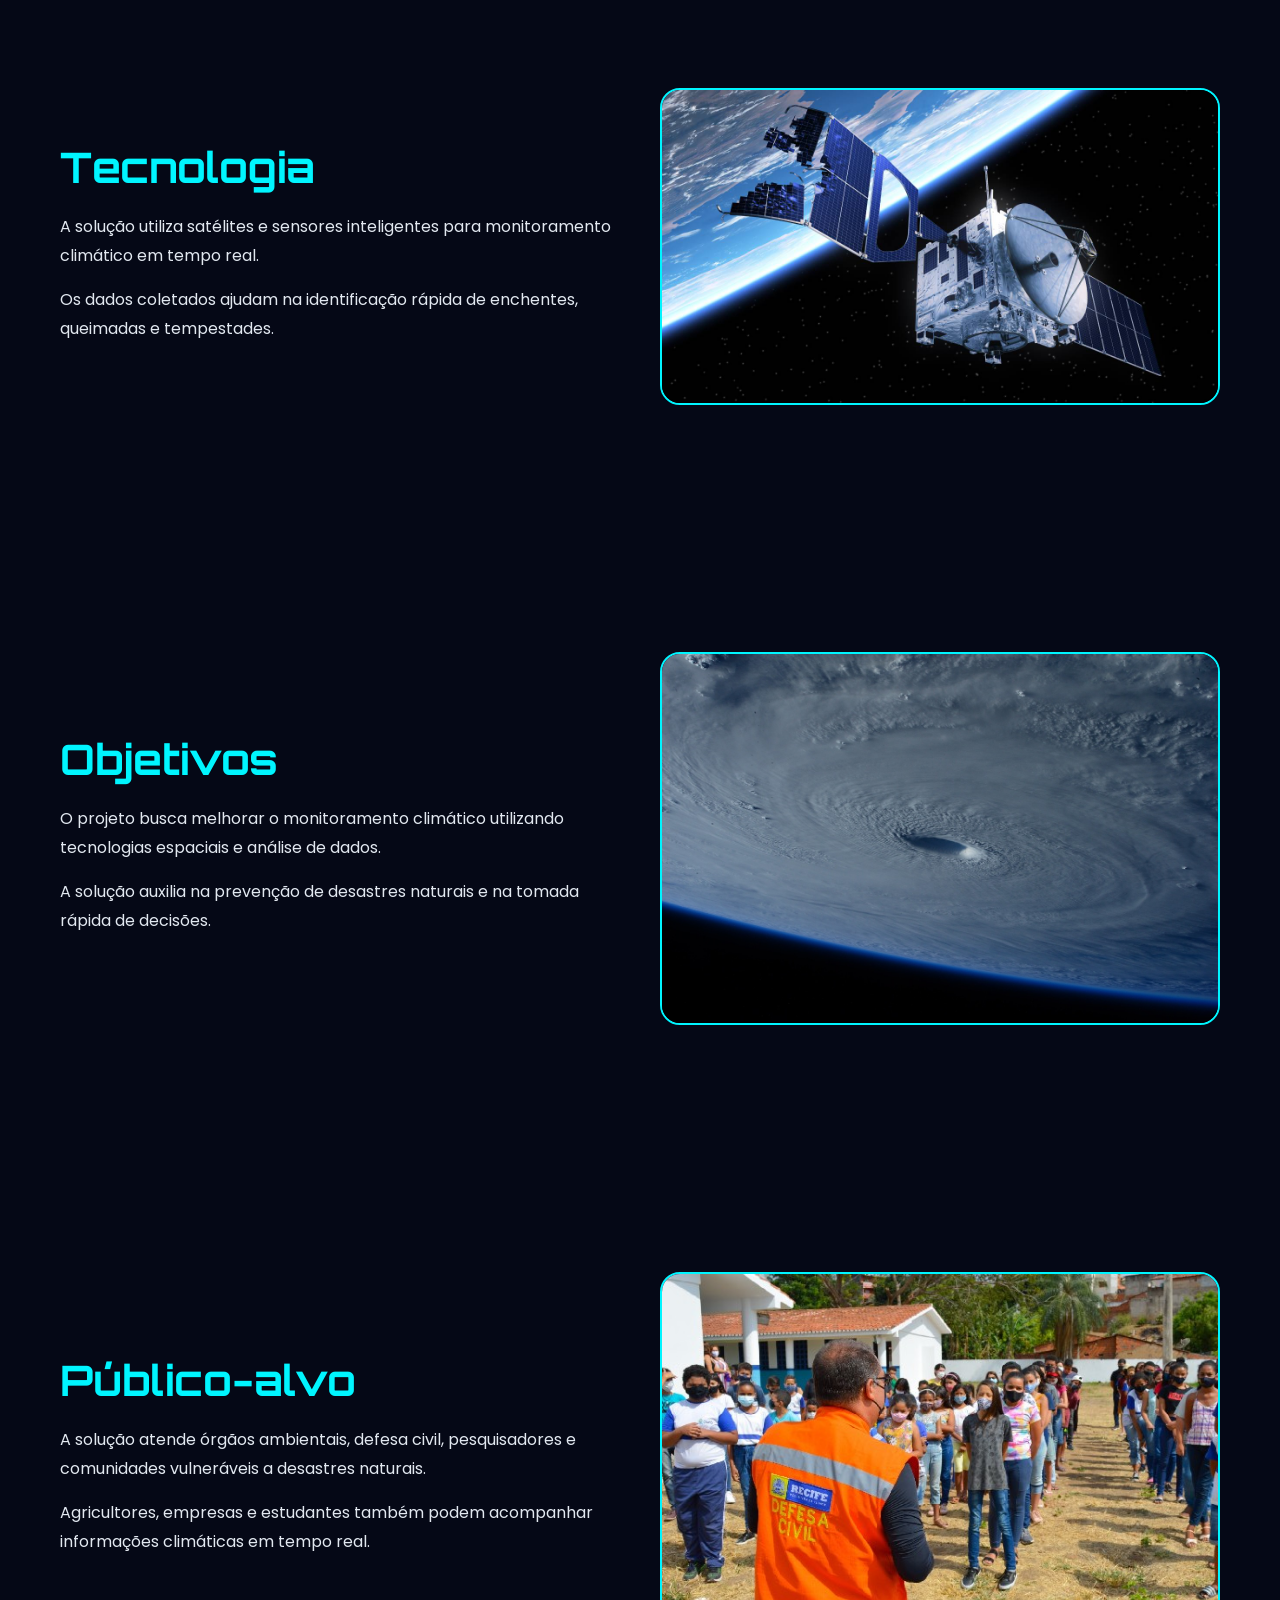
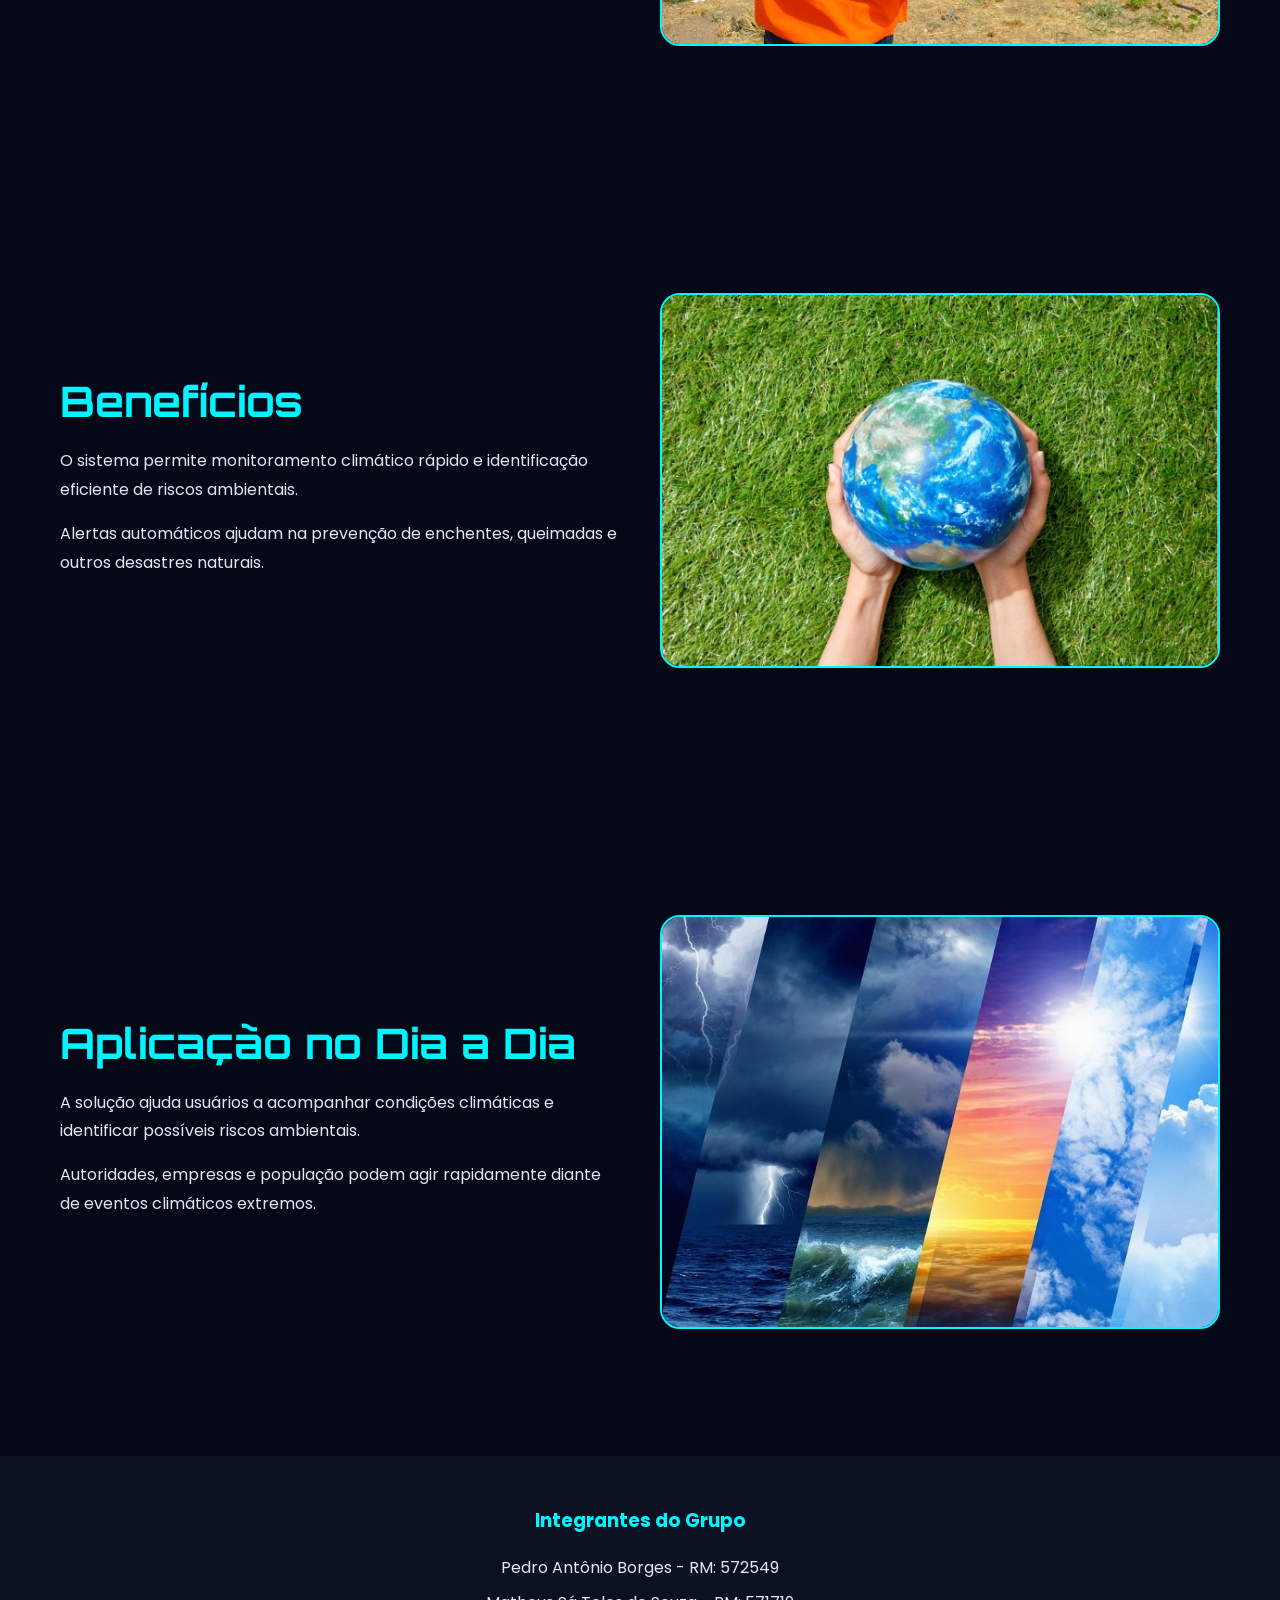
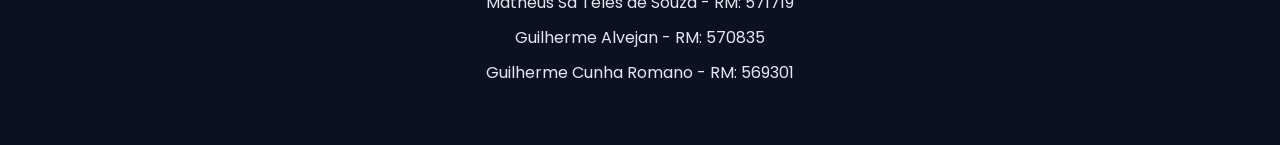
==== commit 733b115a: "Implementação dos temas de cores da página" ====
--- a/index.html
+++ b/index.html
@@ -29,7 +29,21 @@
         <nav class="navbar">
 
             <h1 class="logo">ORBITEYE</h1>
-
+            <div class="temas">
+
+                <button onclick="trocarTema('azul')">
+                    🌌
+                </button>
+
+                <button onclick="trocarTema('verde')">
+                        🌿
+                    </button>
+
+                    <button onclick="trocarTema('escuro')">
+                     🌙
+                    </button>
+
+            </div>
             <ul class="menu">
 
                 <li><a href="#problema">Problema</a></li>
--- a/style.css
+++ b/style.css
@@ -78,6 +78,36 @@
 
 }
 
+.temas {
+
+    display: flex;
+
+    gap: 10px;
+
+}
+
+.temas button {
+
+    border: none;
+
+    cursor: pointer;
+
+    padding: 8px 12px;
+
+    border-radius: 8px;
+
+    font-size: 18px;
+
+    transition: 0.3s;
+
+}
+
+.temas button:hover {
+
+    transform: scale(1.1);
+
+}
+
 .menu {
 
     display: flex;
@@ -410,6 +440,25 @@
 
 }
 
+/* TEMAS */
+
+.tema-verde {
+
+    --bg-color: #06160d;
+    --panel-color: #0d2415;
+    --neon-blue: #3cff87;
+    --text-color: #e2e8f0;
+
+}
+
+.tema-escuro {
+
+    --bg-color: #000000;
+    --panel-color: #111111;
+    --neon-blue: #ffffff;
+    --text-color: #f5f5f5;
+
+}
 
 /* RESPONSIVIDADE */
 
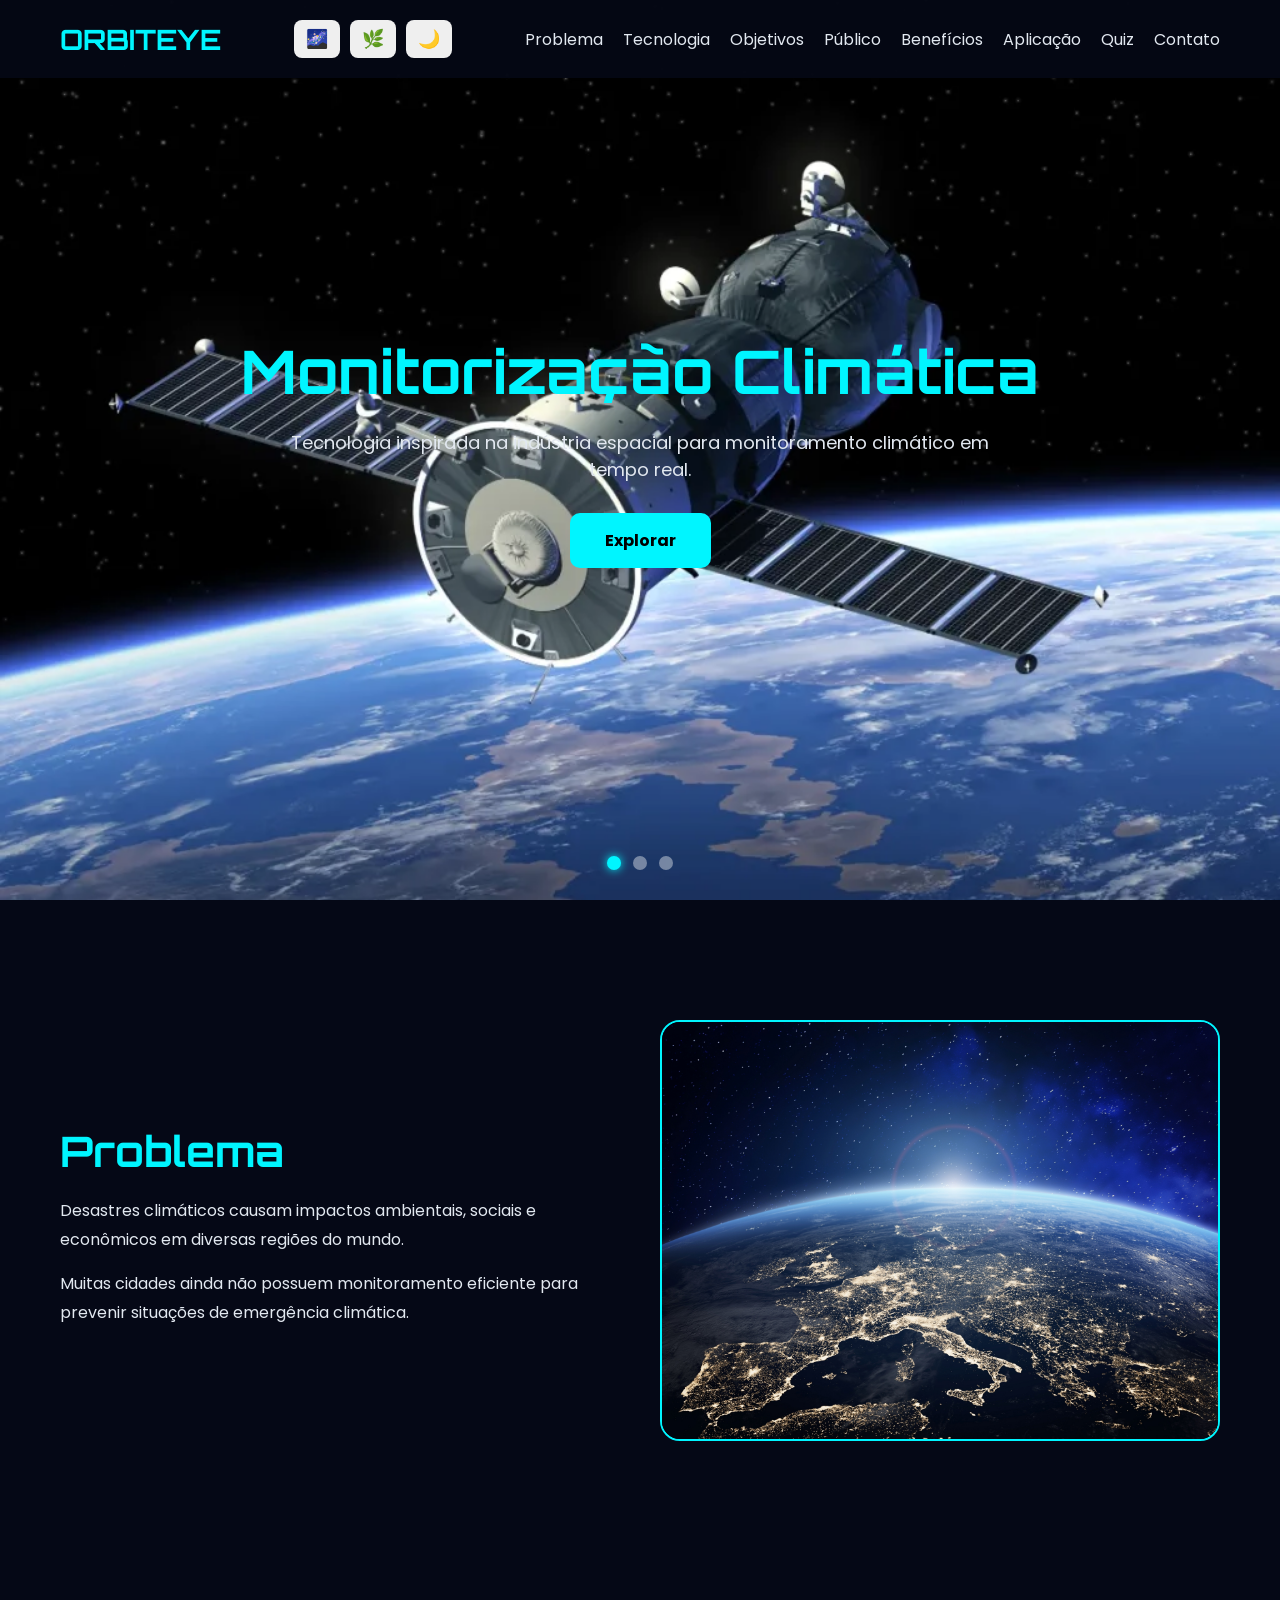
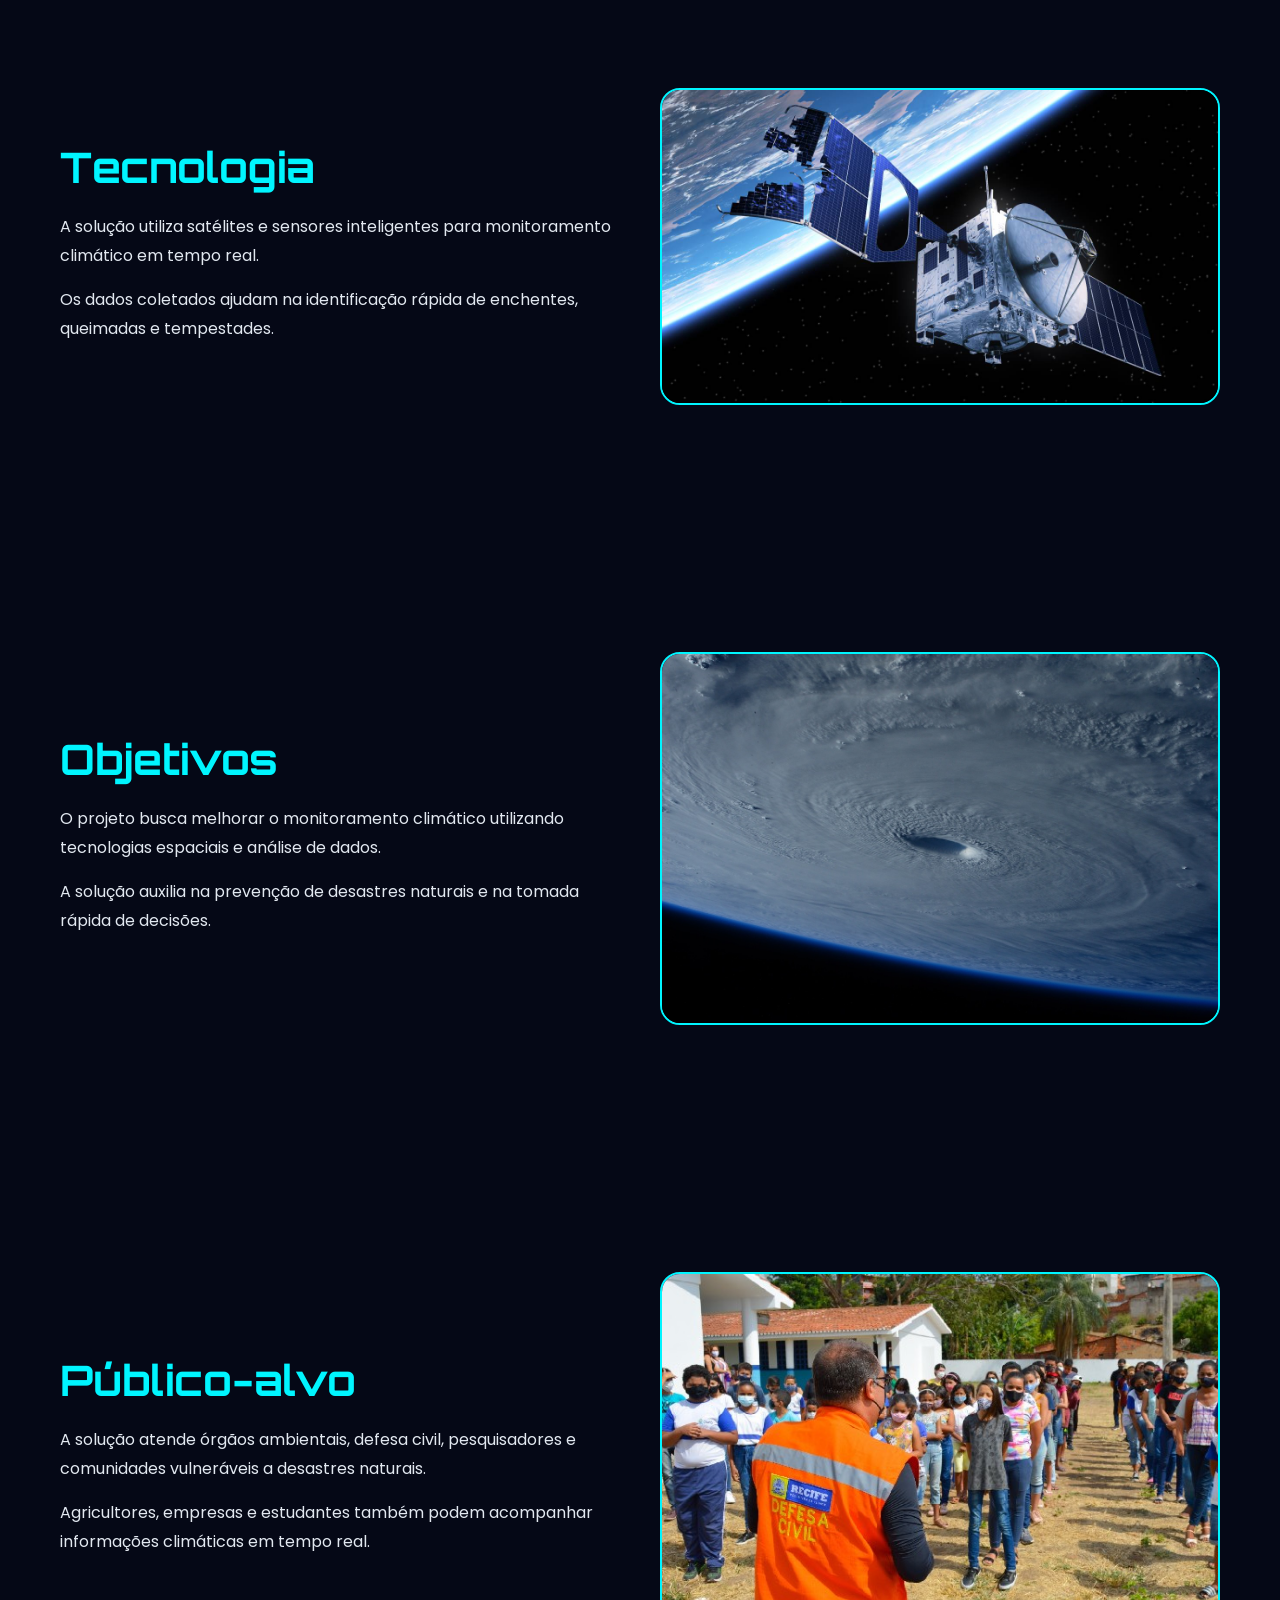
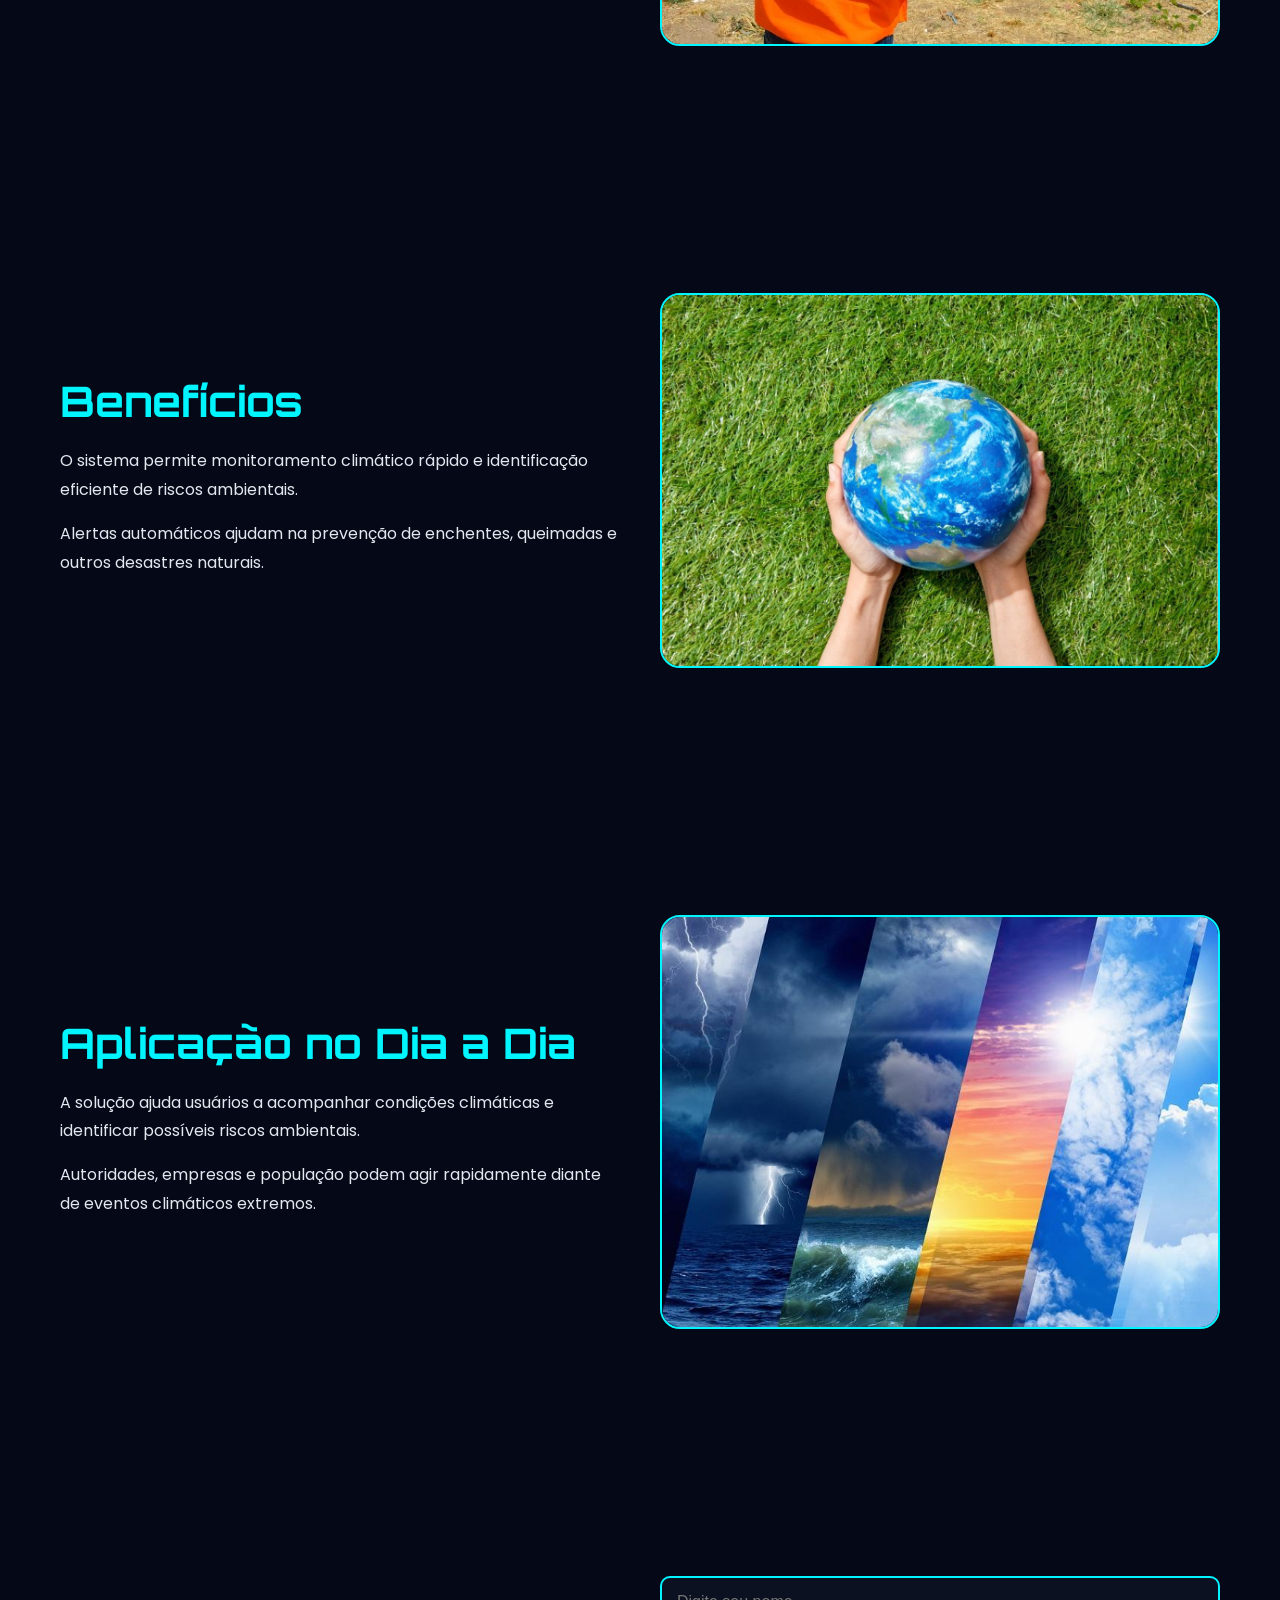
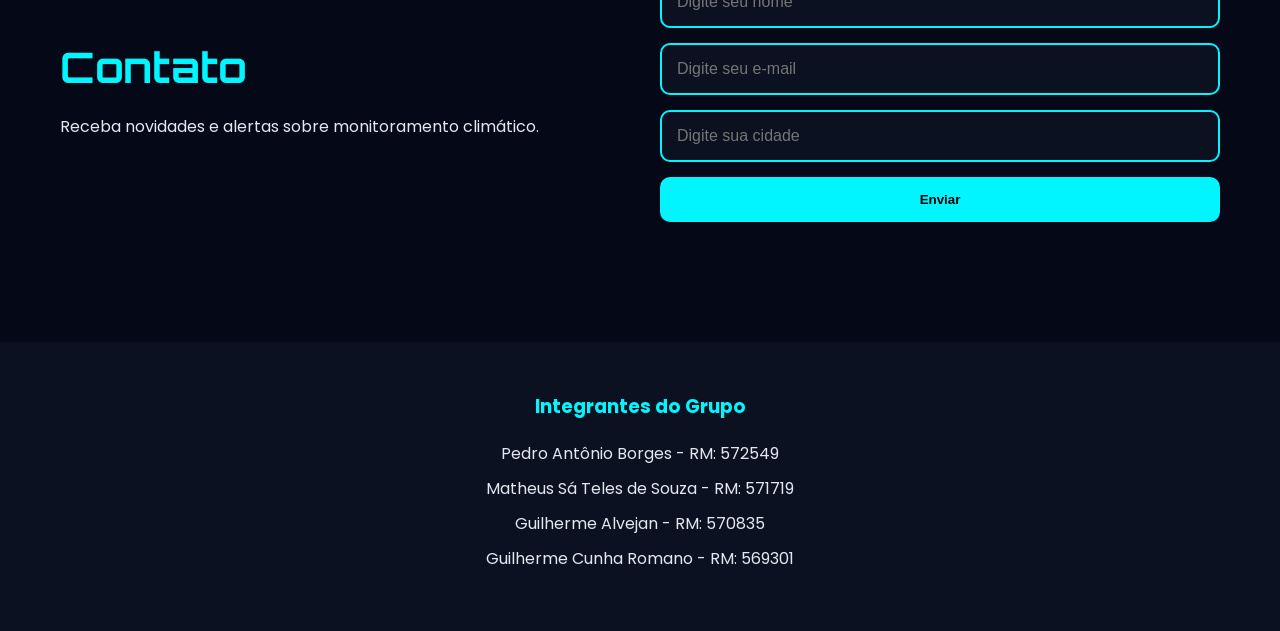
==== commit b9f3f88d: "Implementação  do formulário de contato" ====
--- a/index.html
+++ b/index.html
@@ -275,6 +275,48 @@
 
     </section>
 
+<!-- CONTATO -->
+
+<section id="contato" class="section">
+
+    <div class="text">
+
+        <h2>Contato</h2>
+
+        <p>
+            Receba novidades e alertas sobre monitoramento climático.
+        </p>
+
+    </div>
+
+    <div class="formulario">
+
+        <form id="formContato">
+
+            <input
+                type="text"
+                id="nome"
+                placeholder="Digite seu nome">
+
+            <input
+                type="email"
+                id="email"
+                placeholder="Digite seu e-mail">
+
+            <input
+                type="text"
+                id="cidade"
+                placeholder="Digite sua cidade">
+
+            <button type="submit">
+                Enviar
+            </button>
+
+        </form>
+
+    </div>
+
+</section>
     <!-- RODAPÉ -->
 
     <footer>
--- a/style.css
+++ b/style.css
@@ -440,25 +440,124 @@
 
 }
 
-/* TEMAS */
-
-.tema-verde {
-
-    --bg-color: #06160d;
-    --panel-color: #0d2415;
-    --neon-blue: #3cff87;
-    --text-color: #e2e8f0;
-
-}
-
-.tema-escuro {
-
-    --bg-color: #000000;
-    --panel-color: #111111;
-    --neon-blue: #ffffff;
-    --text-color: #f5f5f5;
-
-}
+
+
+/* TEMA VERDE */
+
+body.tema-verde {
+
+    background: #06160d;
+
+}
+
+body.tema-verde header {
+
+    background: rgba(6,22,13,0.95);
+
+}
+
+body.tema-verde .logo,
+body.tema-verde .text h2,
+body.tema-verde footer h3 {
+
+    color: #3cff87;
+
+}
+
+body.tema-verde .btn {
+
+    background: #3cff87;
+
+}
+
+/* TEMA ESCURO */
+
+body.tema-escuro {
+
+    background: #000000;
+
+}
+
+body.tema-escuro header {
+
+    background: rgba(0,0,0,0.95);
+
+}
+
+body.tema-escuro .logo,
+body.tema-escuro .text h2,
+body.tema-escuro footer h3 {
+
+    color: #ffffff;
+
+}
+
+body.tema-escuro .btn {
+
+    background: #ffffff;
+
+}
+
+/* FORMULÁRIO */
+
+.formulario {
+
+    flex: 1;
+
+}
+
+#formContato {
+
+    display: flex;
+
+    flex-direction: column;
+
+    gap: 15px;
+
+}
+
+#formContato input {
+
+    padding: 15px;
+
+    border-radius: 10px;
+
+    border: 2px solid var(--neon-blue);
+
+    background: var(--panel-color);
+
+    color: white;
+
+    font-size: 16px;
+
+}
+
+#formContato button {
+
+    padding: 15px;
+
+    border: none;
+
+    border-radius: 10px;
+
+    background: var(--neon-blue);
+
+    color: black;
+
+    font-weight: bold;
+
+    cursor: pointer;
+
+    transition: 0.3s;
+
+}
+
+#formContato button:hover {
+
+    transform: scale(1.03);
+
+}
+
 
 /* RESPONSIVIDADE */
 
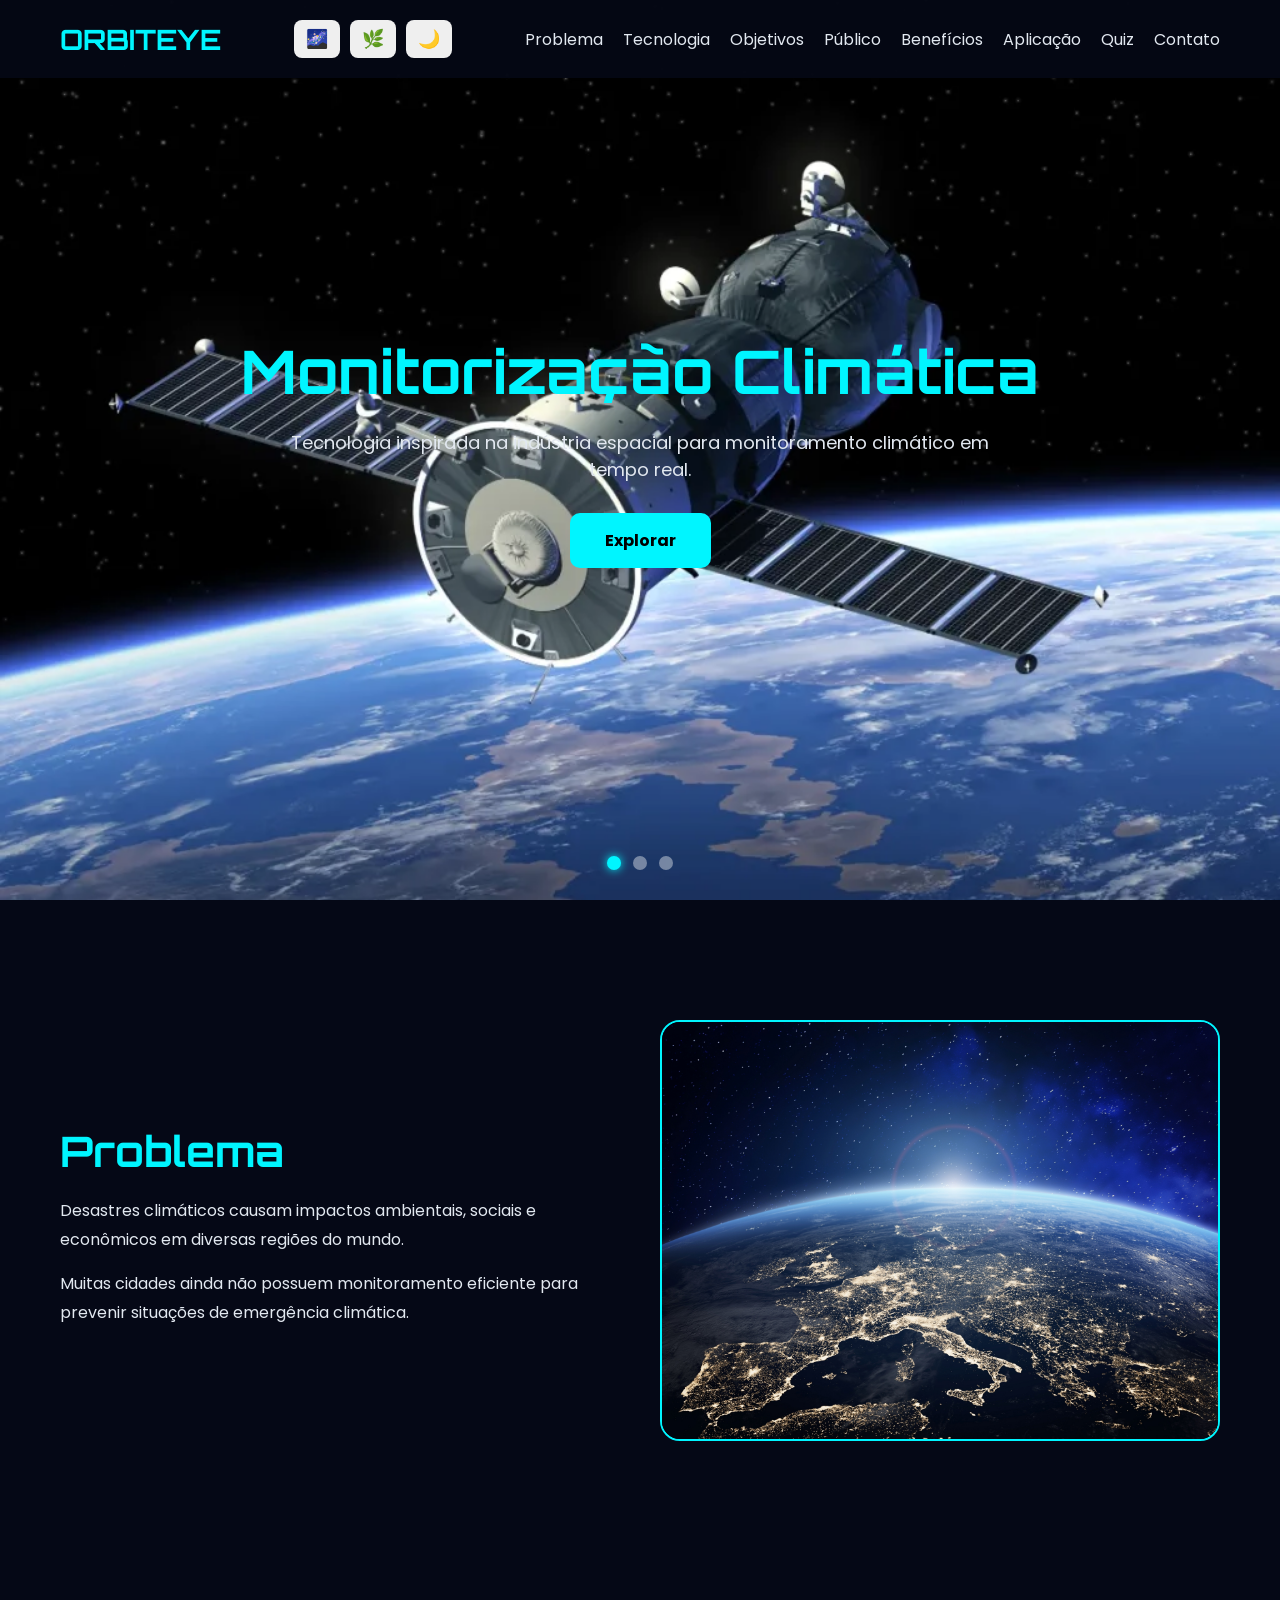
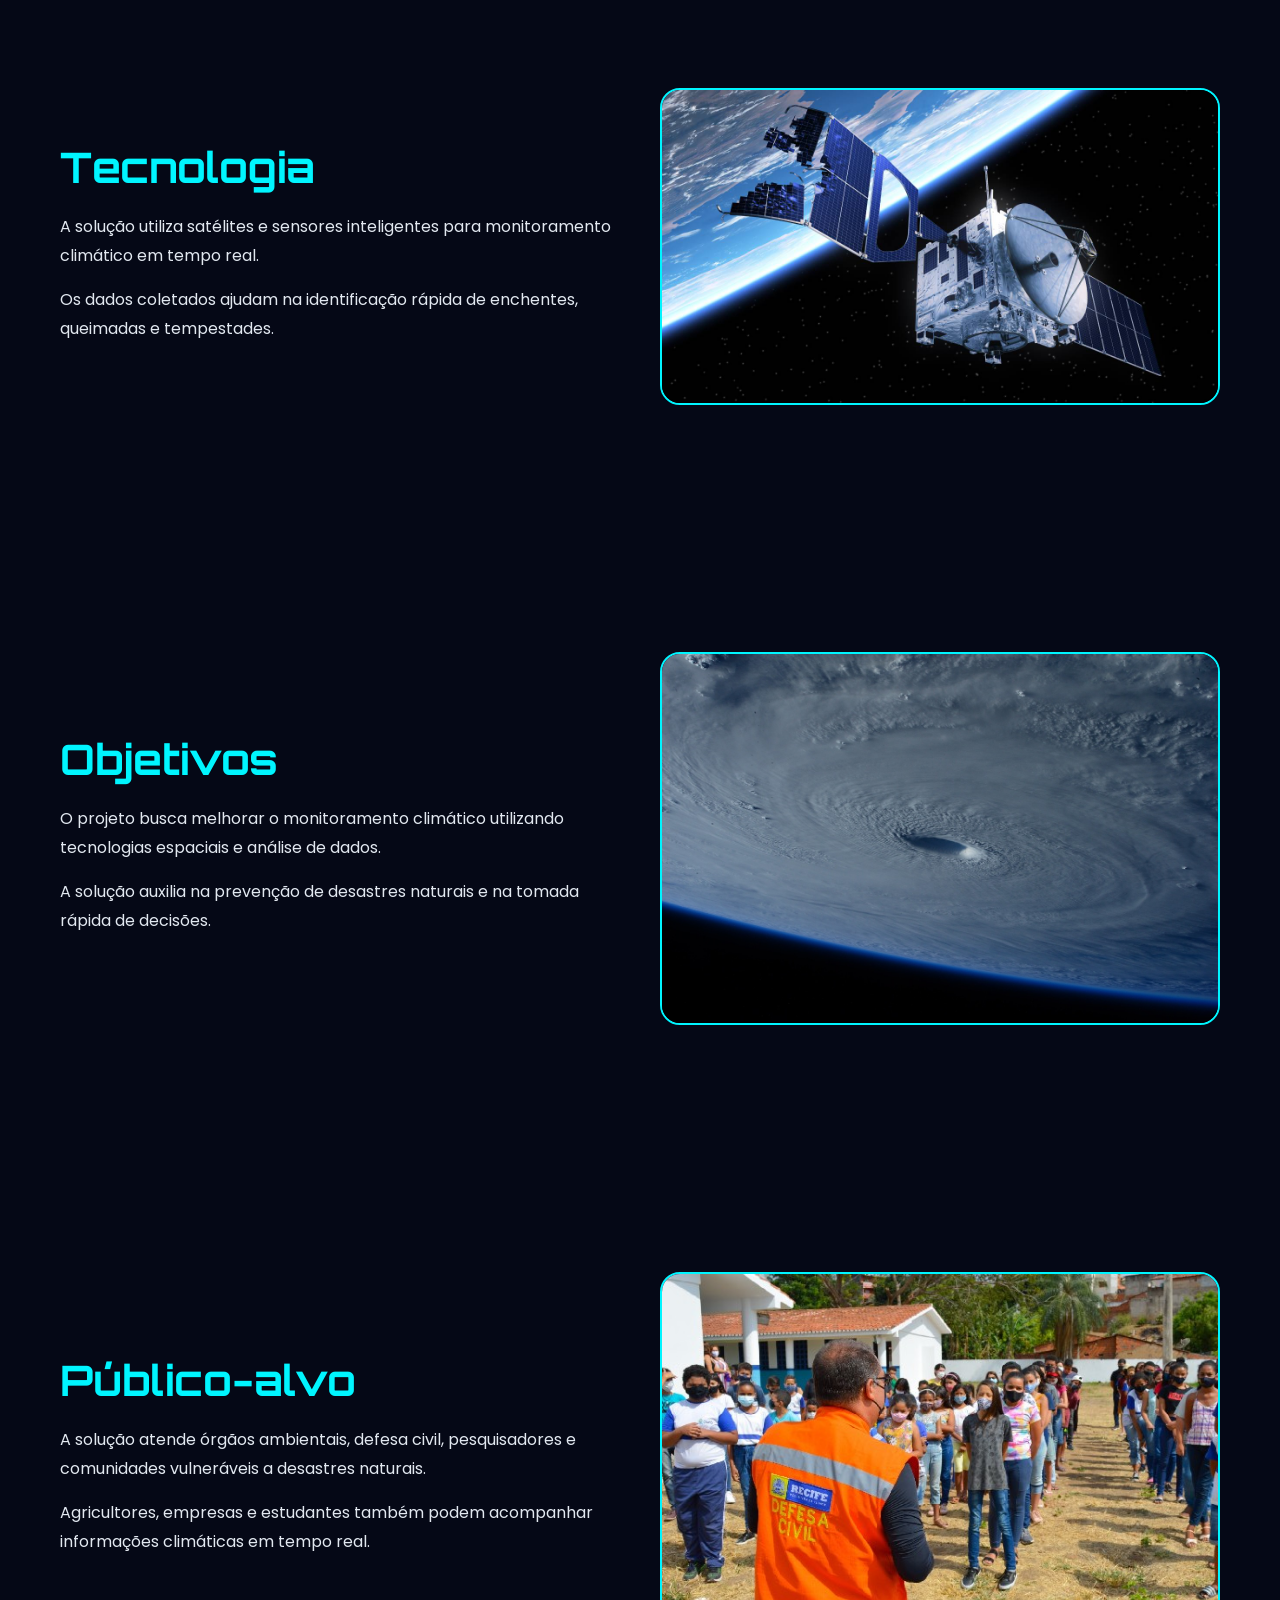
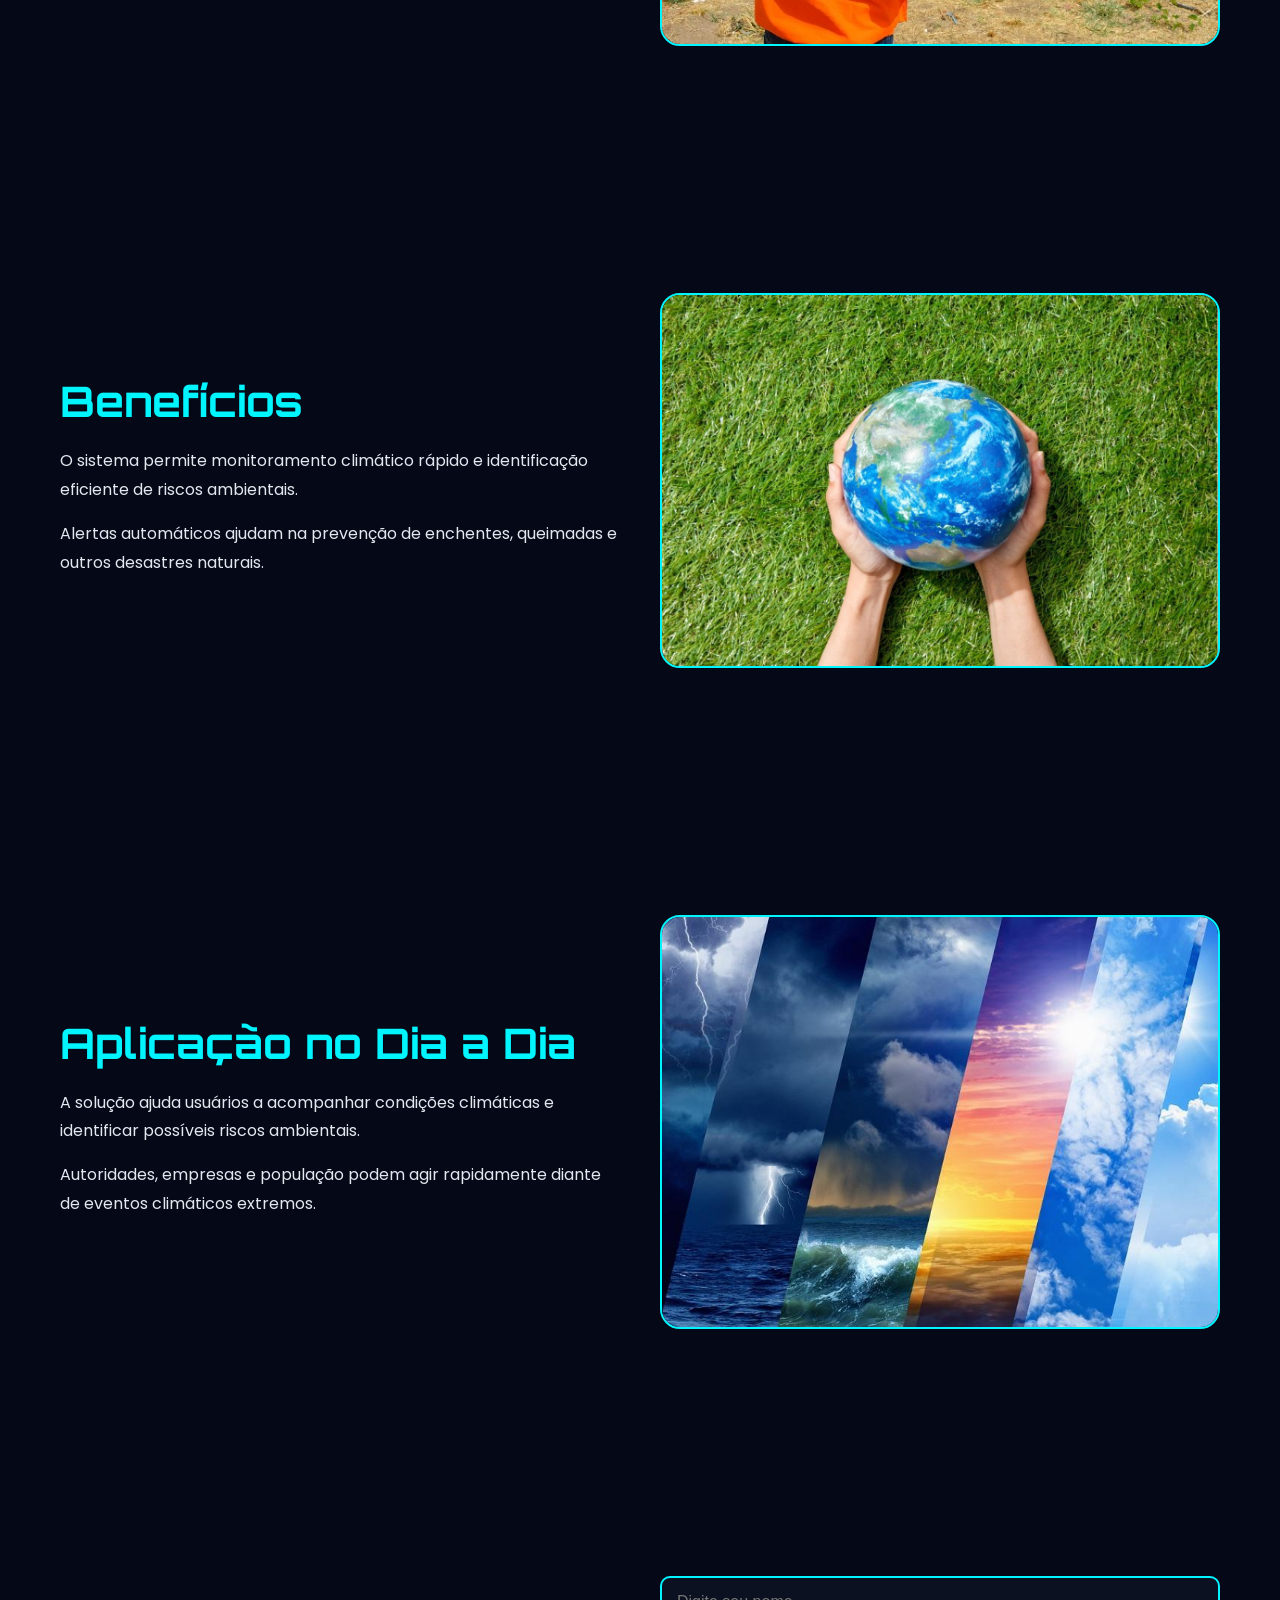
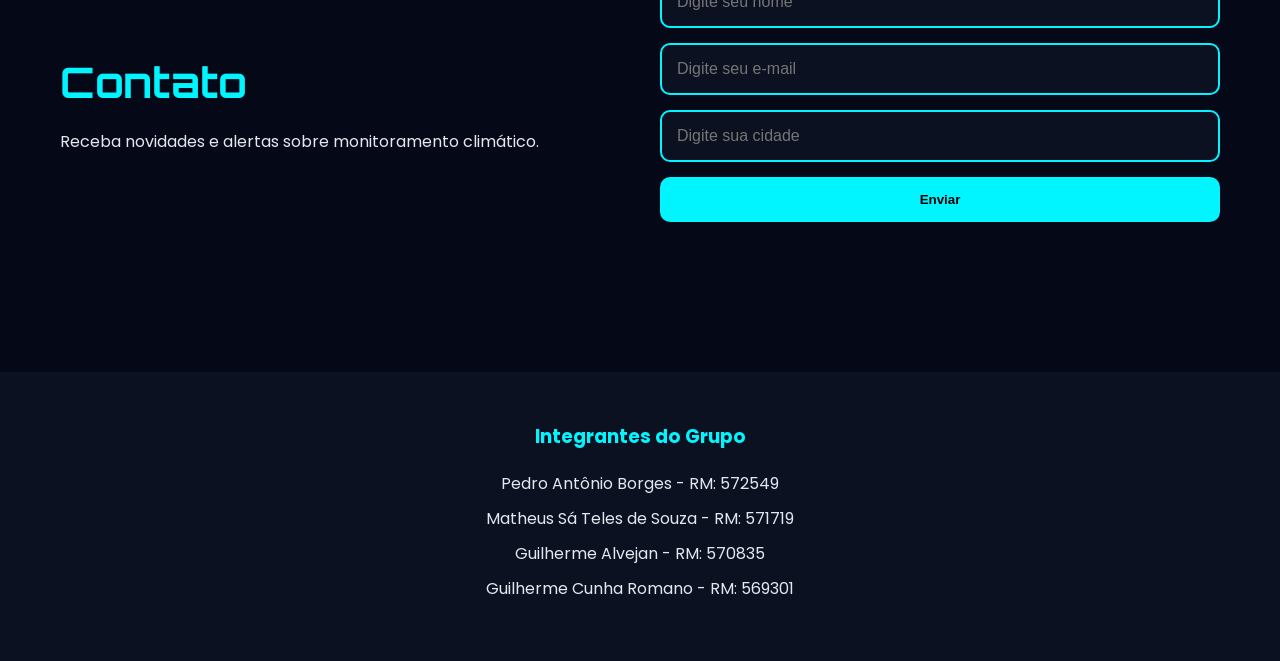
==== commit a21d3127: "Botão funcional" ====
--- a/index.html
+++ b/index.html
@@ -312,6 +312,7 @@
                 Enviar
             </button>
 
+            <p id="mensagemFormulario" class="mensagem"></p>
         </form>
 
     </div>
--- a/style.css
+++ b/style.css
@@ -558,6 +558,28 @@
 
 }
 
+.mensagem {
+
+    margin-top: 15px;
+
+    font-weight: bold;
+
+    text-align: center;
+
+}
+
+.erro {
+
+    color: #ff4d4d;
+
+}
+
+.sucesso {
+
+    color: #4dff88;
+
+}
+
 
 /* RESPONSIVIDADE */
 
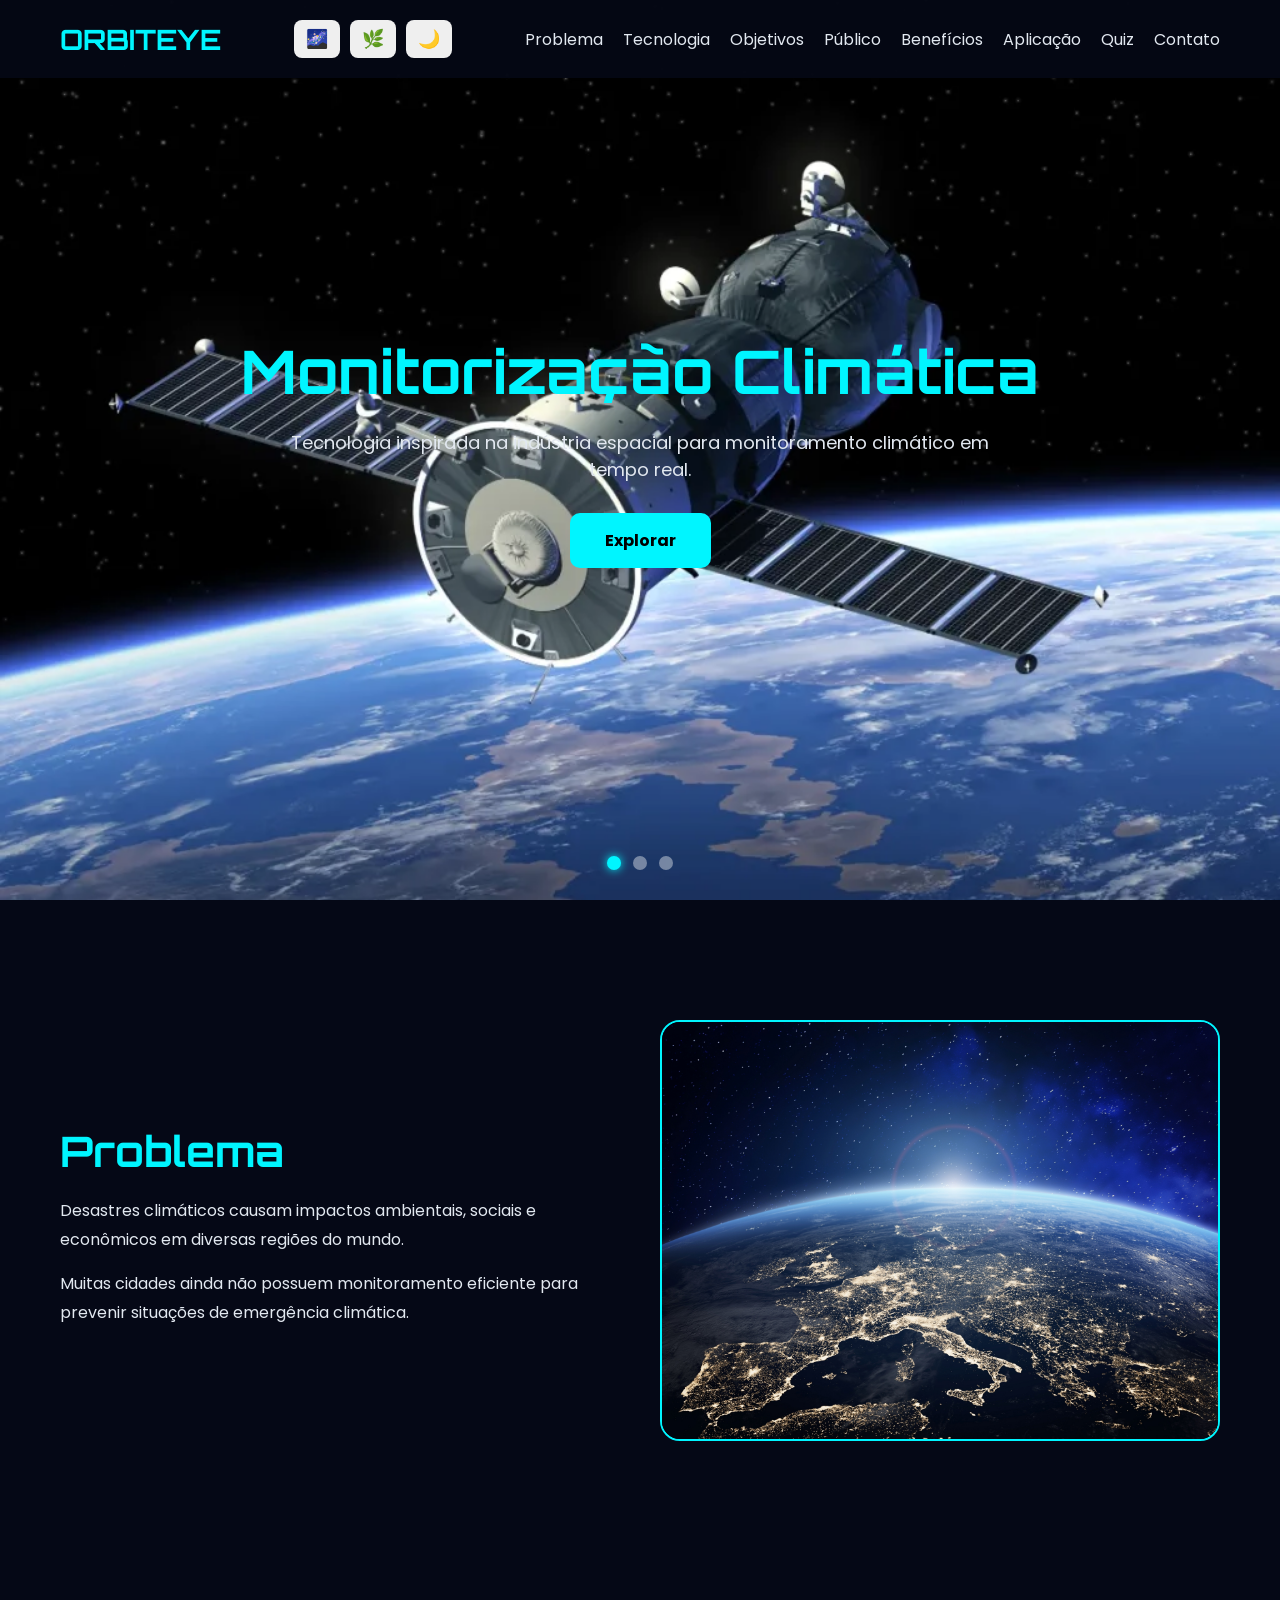
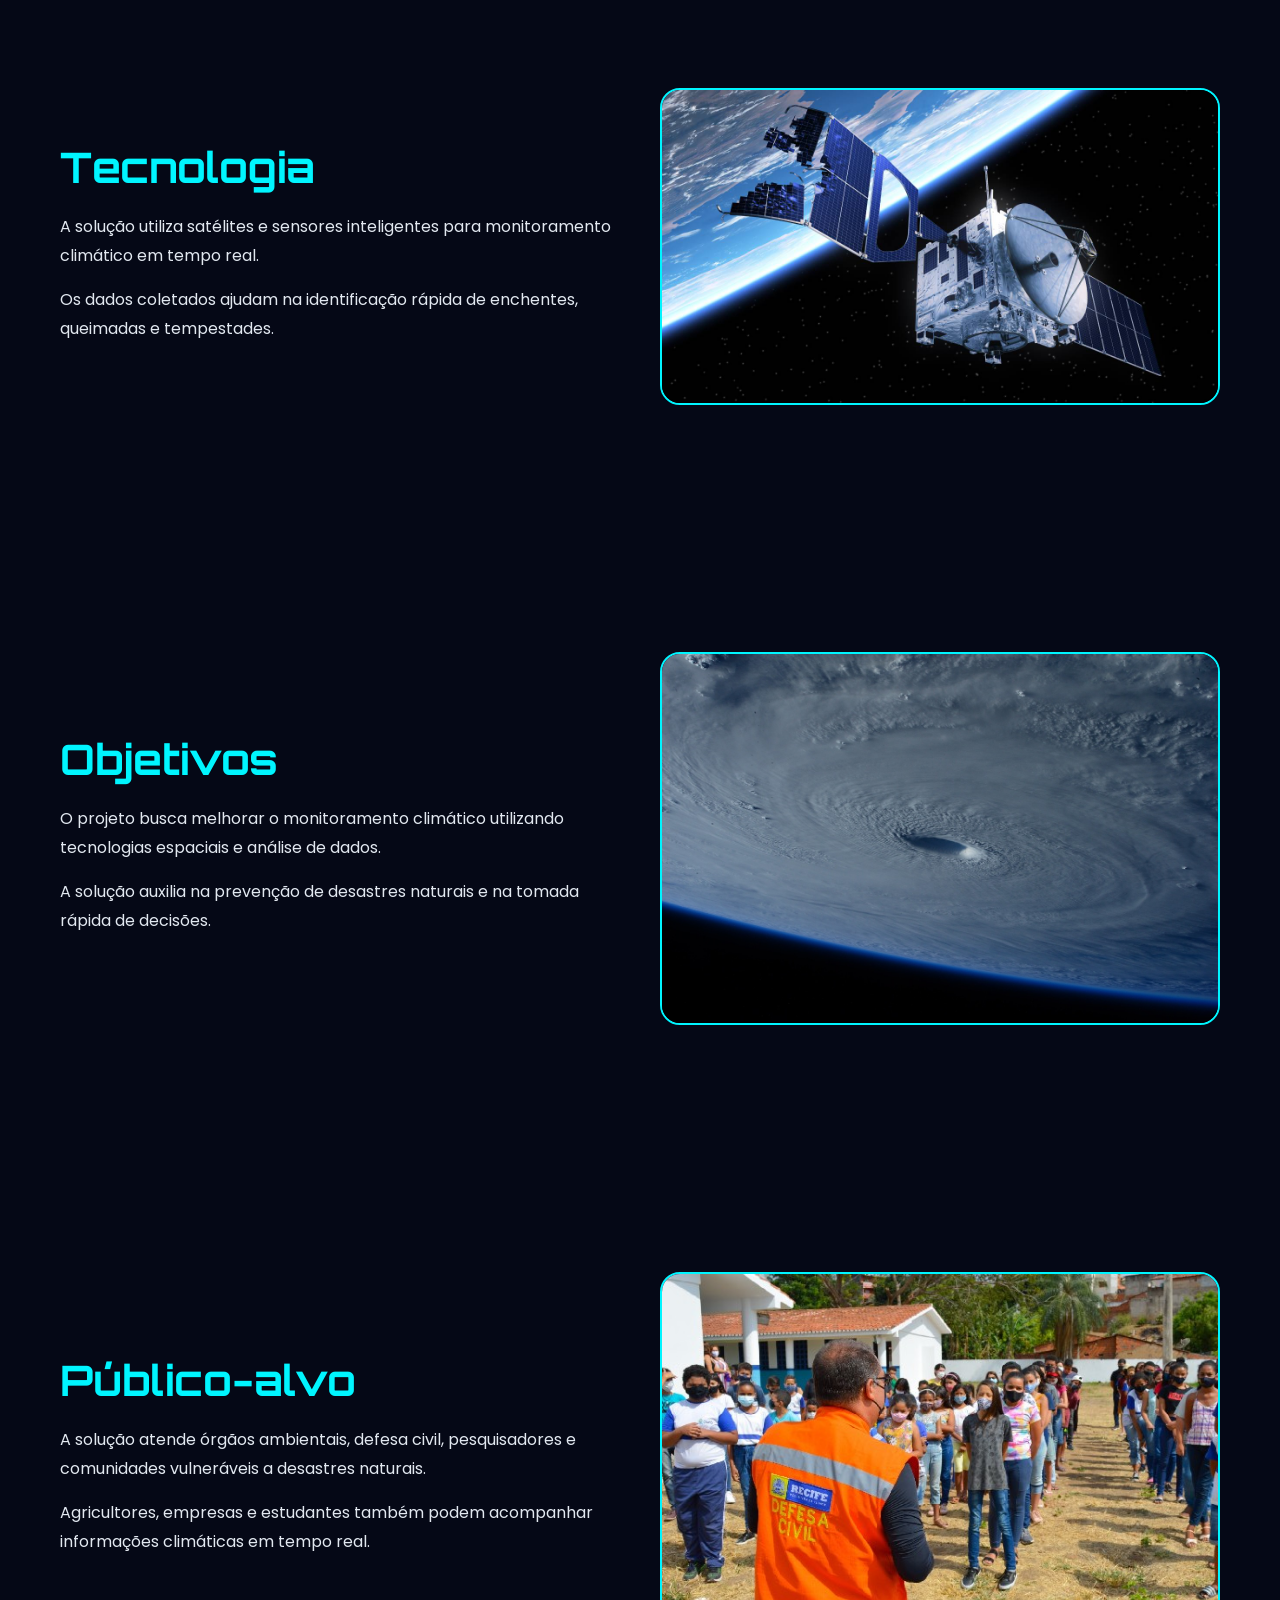
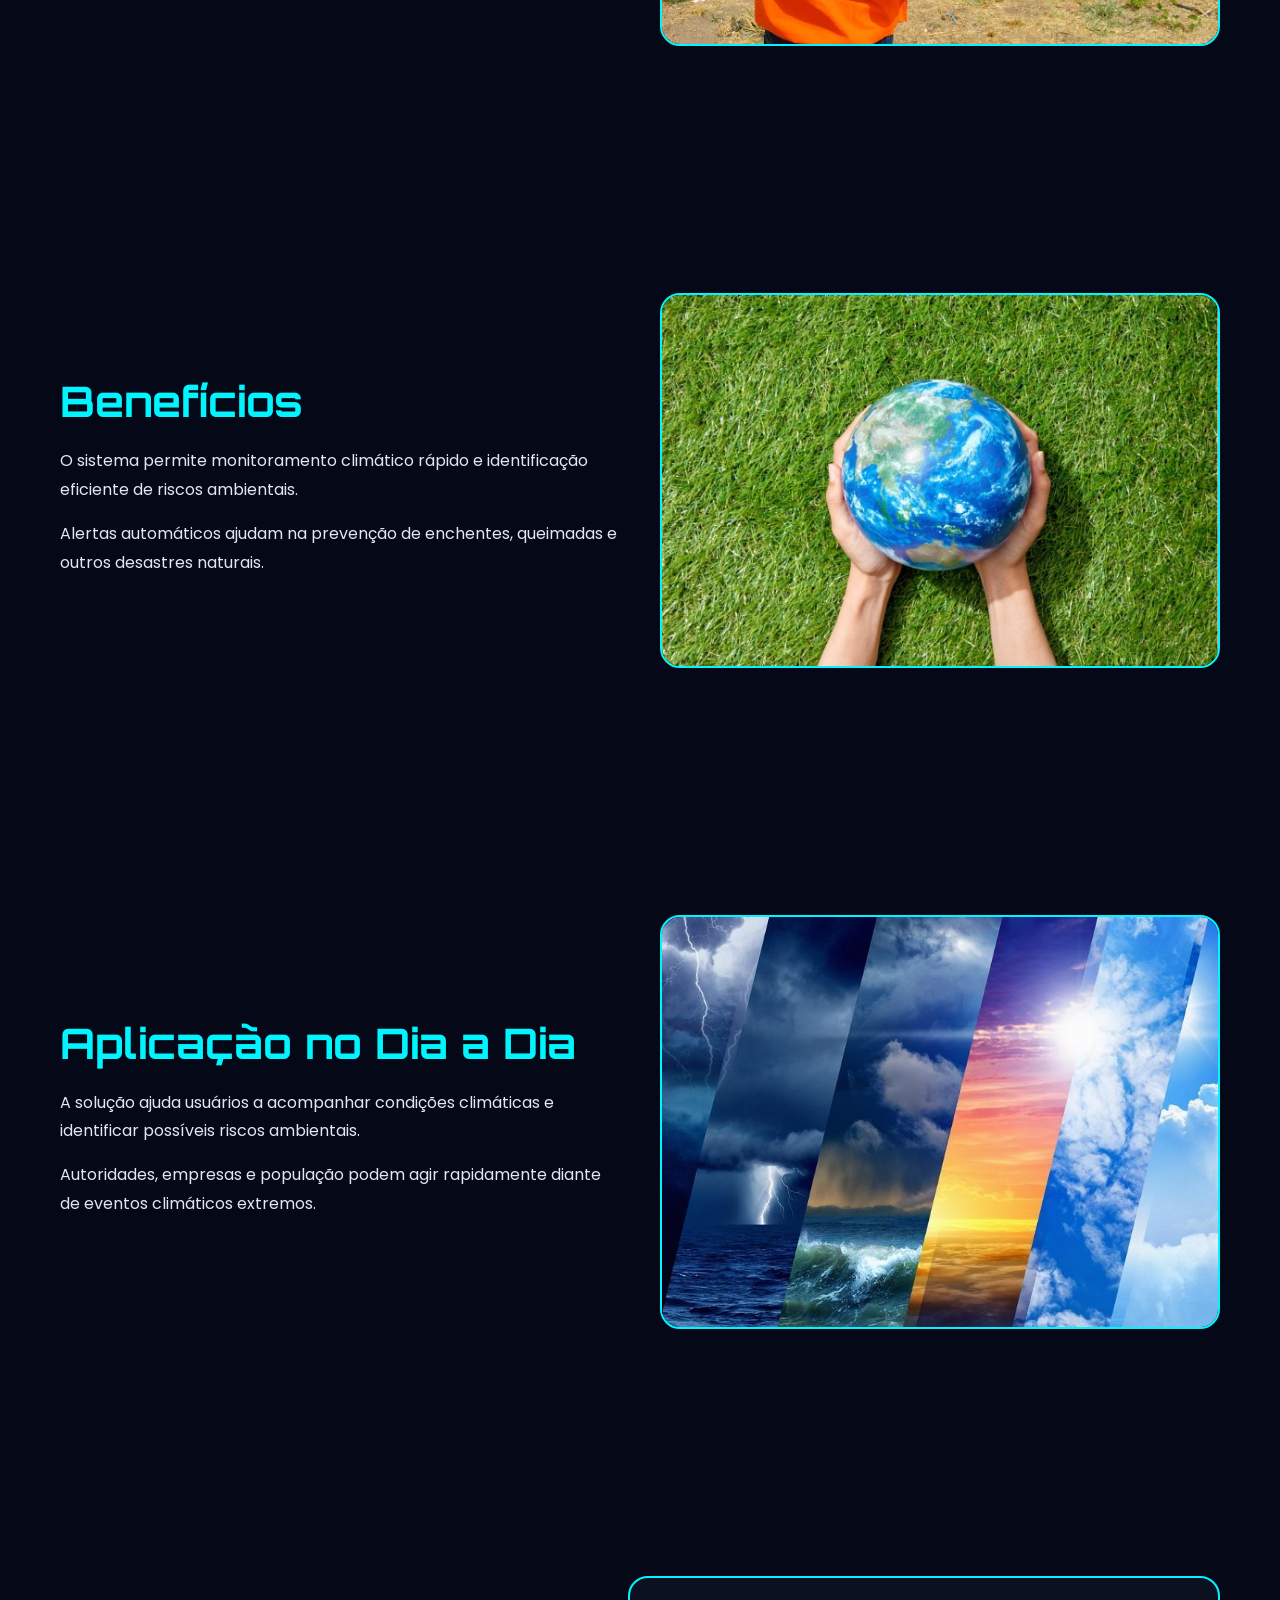
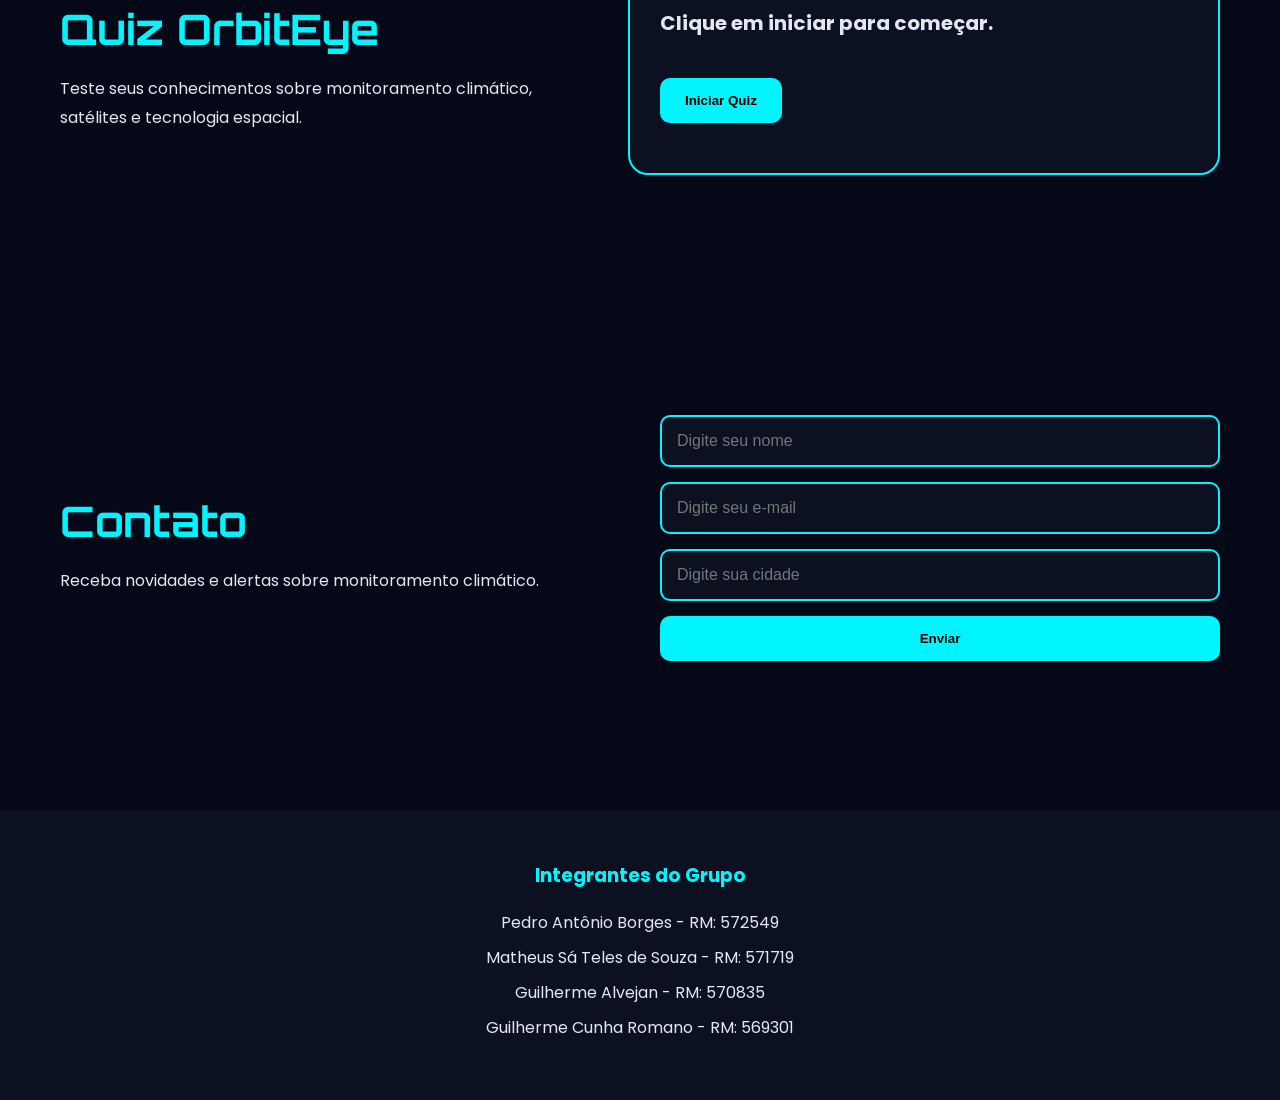
==== commit 52434c62: "Implementação quiz" ====
--- a/index.html
+++ b/index.html
@@ -275,6 +275,45 @@
 
     </section>
 
+<!-- QUIZ -->
+
+<section id="quiz" class="section">
+
+    <div class="text">
+
+        <h2>Quiz OrbitEye</h2>
+
+        <p>
+            Teste seus conhecimentos sobre monitoramento climático, satélites e tecnologia espacial.
+        </p>
+
+    </div>
+
+    <div class="quiz-container">
+
+        <div id="quizPergunta">
+
+            Clique em iniciar para começar.
+
+        </div>
+
+        <div id="quizOpcoes">
+
+        </div>
+
+        <button id="btnQuiz">
+
+            Iniciar Quiz
+
+        </button>
+
+        <p id="quizResultado"></p>
+
+    </div>
+
+</section>
+
+
 <!-- CONTATO -->
 
 <section id="contato" class="section">
--- a/style.css
+++ b/style.css
@@ -580,6 +580,124 @@
 
 }
 
+/* EXPERIÊNCIA DO FORMULÁRIO */
+
+#formContato input:focus {
+
+    outline: none;
+
+    border-color: var(--neon-blue);
+
+    box-shadow: 0 0 15px var(--neon-blue);
+
+}
+
+.campo-erro {
+
+    border: 2px solid #ff4d4d !important;
+
+    box-shadow: 0 0 10px #ff4d4d;
+
+}
+
+.campo-sucesso {
+
+    border: 2px solid #4dff88 !important;
+
+    box-shadow: 0 0 10px #4dff88;
+
+}
+
+/* QUIZ */
+
+.quiz-container {
+
+    flex: 1;
+
+    background: var(--panel-color);
+
+    padding: 30px;
+
+    border-radius: 20px;
+
+    border: 2px solid var(--neon-blue);
+
+}
+
+#quizPergunta {
+
+    font-size: 20px;
+
+    margin-bottom: 20px;
+
+    font-weight: bold;
+
+}
+
+#quizOpcoes {
+
+    display: flex;
+
+    flex-direction: column;
+
+    gap: 12px;
+
+    margin-bottom: 20px;
+
+}
+
+#quizOpcoes button {
+
+    padding: 15px;
+
+    border: none;
+
+    border-radius: 10px;
+
+    cursor: pointer;
+
+    background: var(--bg-color);
+
+    color: white;
+
+    transition: 0.3s;
+
+}
+
+#quizOpcoes button:hover {
+
+    transform: scale(1.02);
+
+}
+
+#btnQuiz {
+
+    padding: 15px 25px;
+
+    border: none;
+
+    border-radius: 10px;
+
+    cursor: pointer;
+
+    background: var(--neon-blue);
+
+    color: black;
+
+    font-weight: bold;
+
+}
+
+#quizResultado {
+
+    margin-top: 20px;
+
+    font-size: 18px;
+
+    font-weight: bold;
+
+}
+
 
 /* RESPONSIVIDADE */
 
